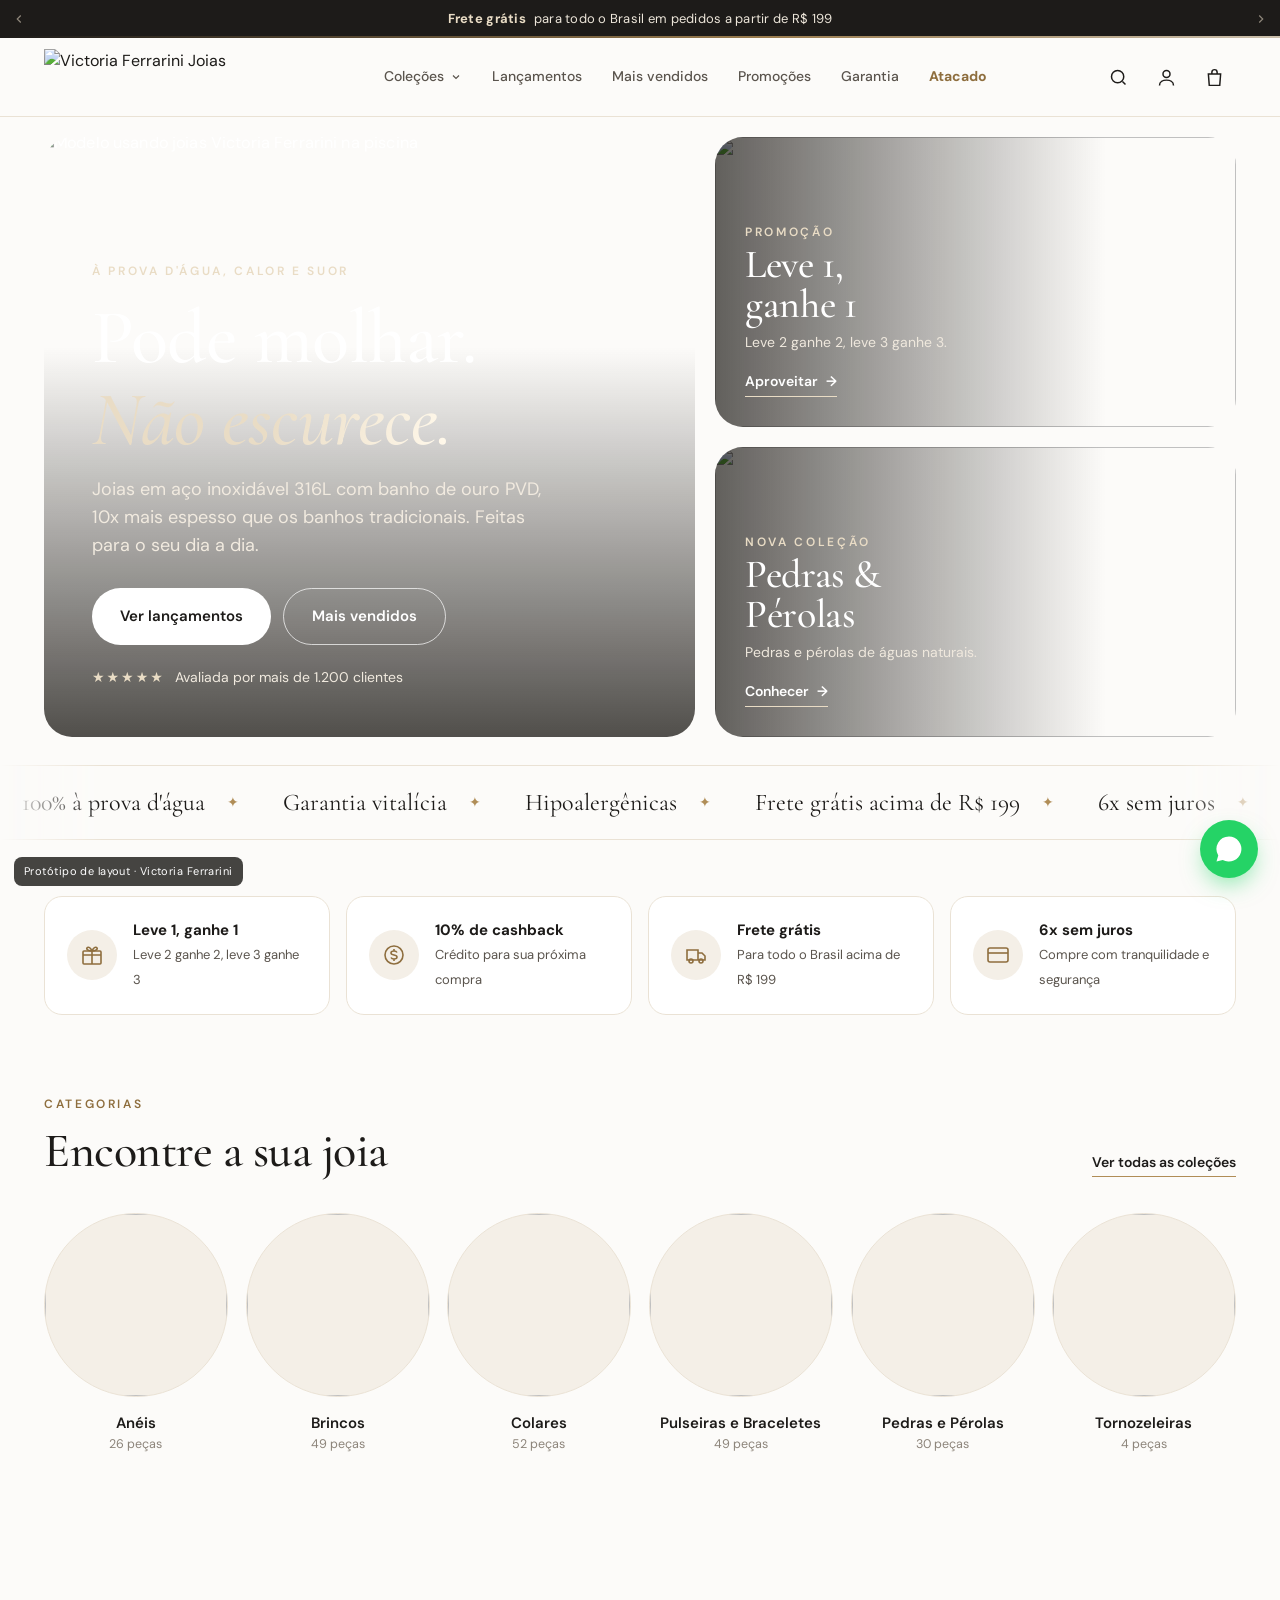
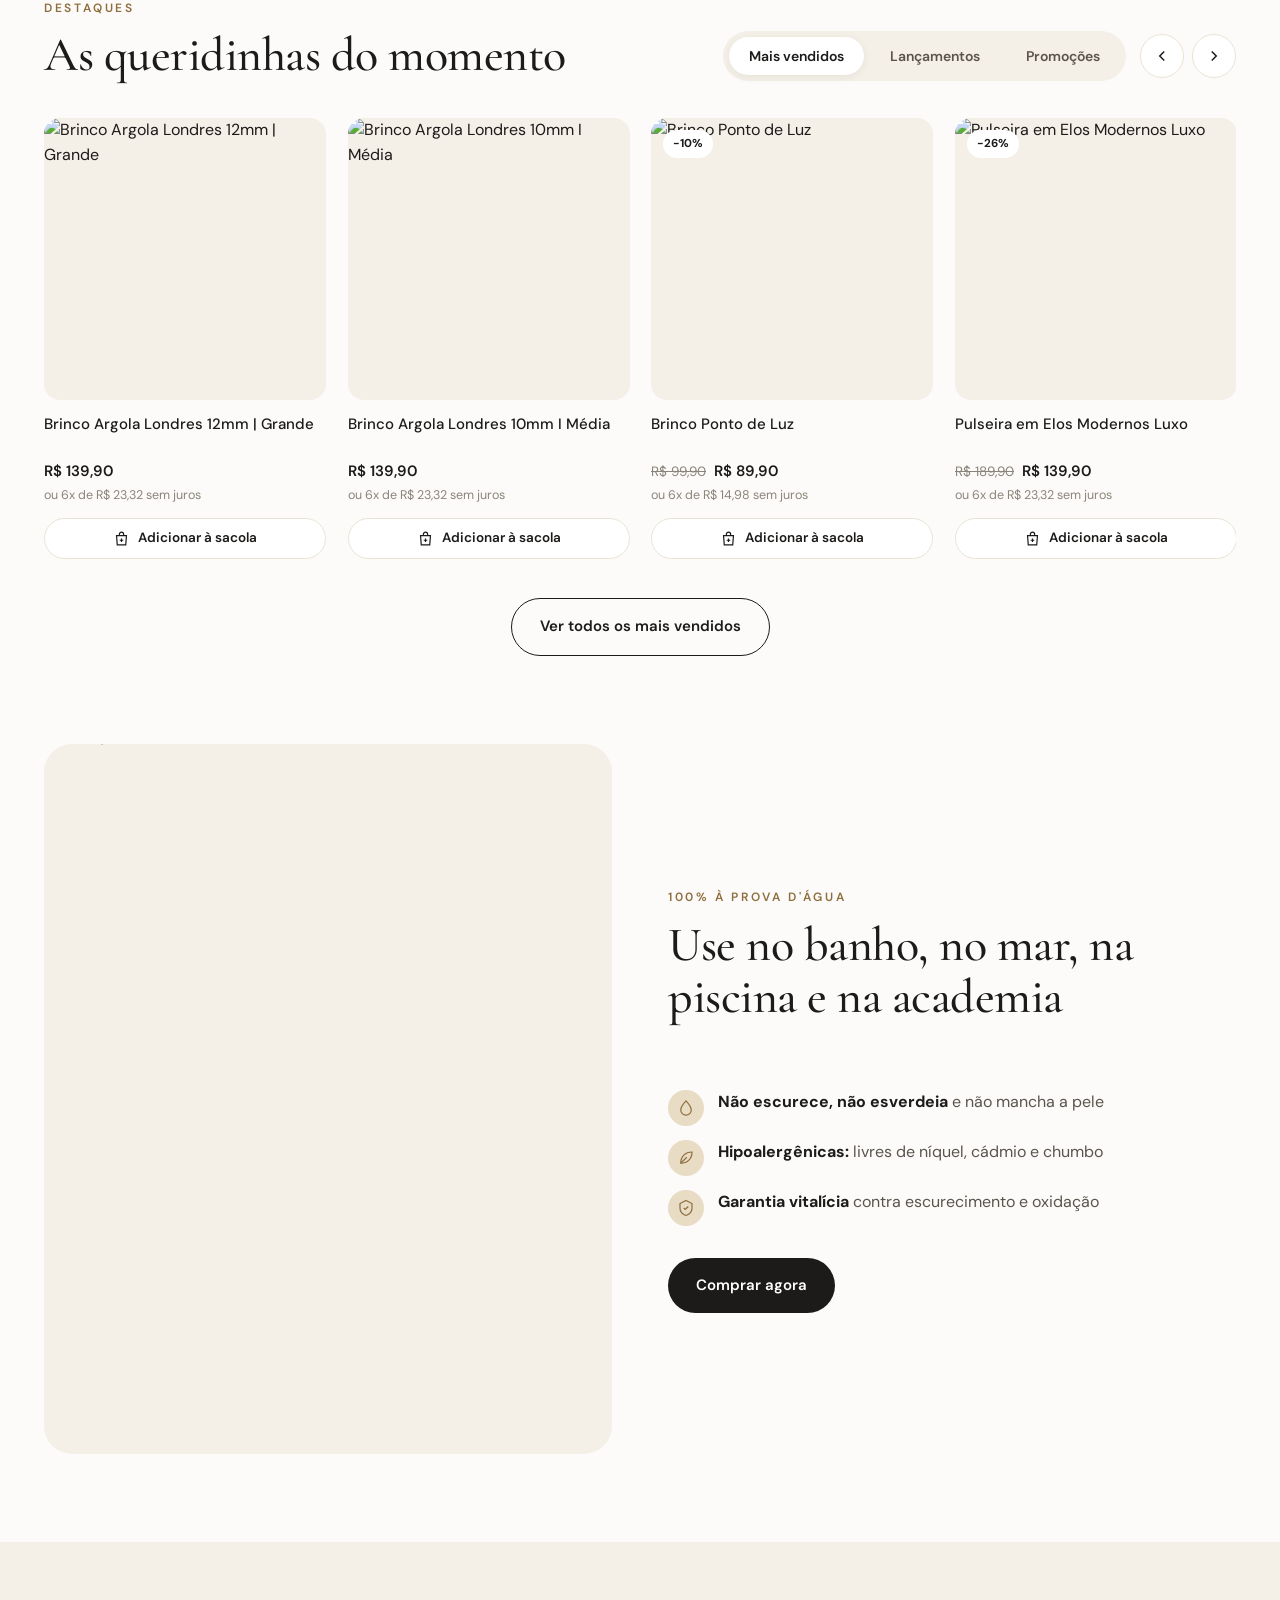
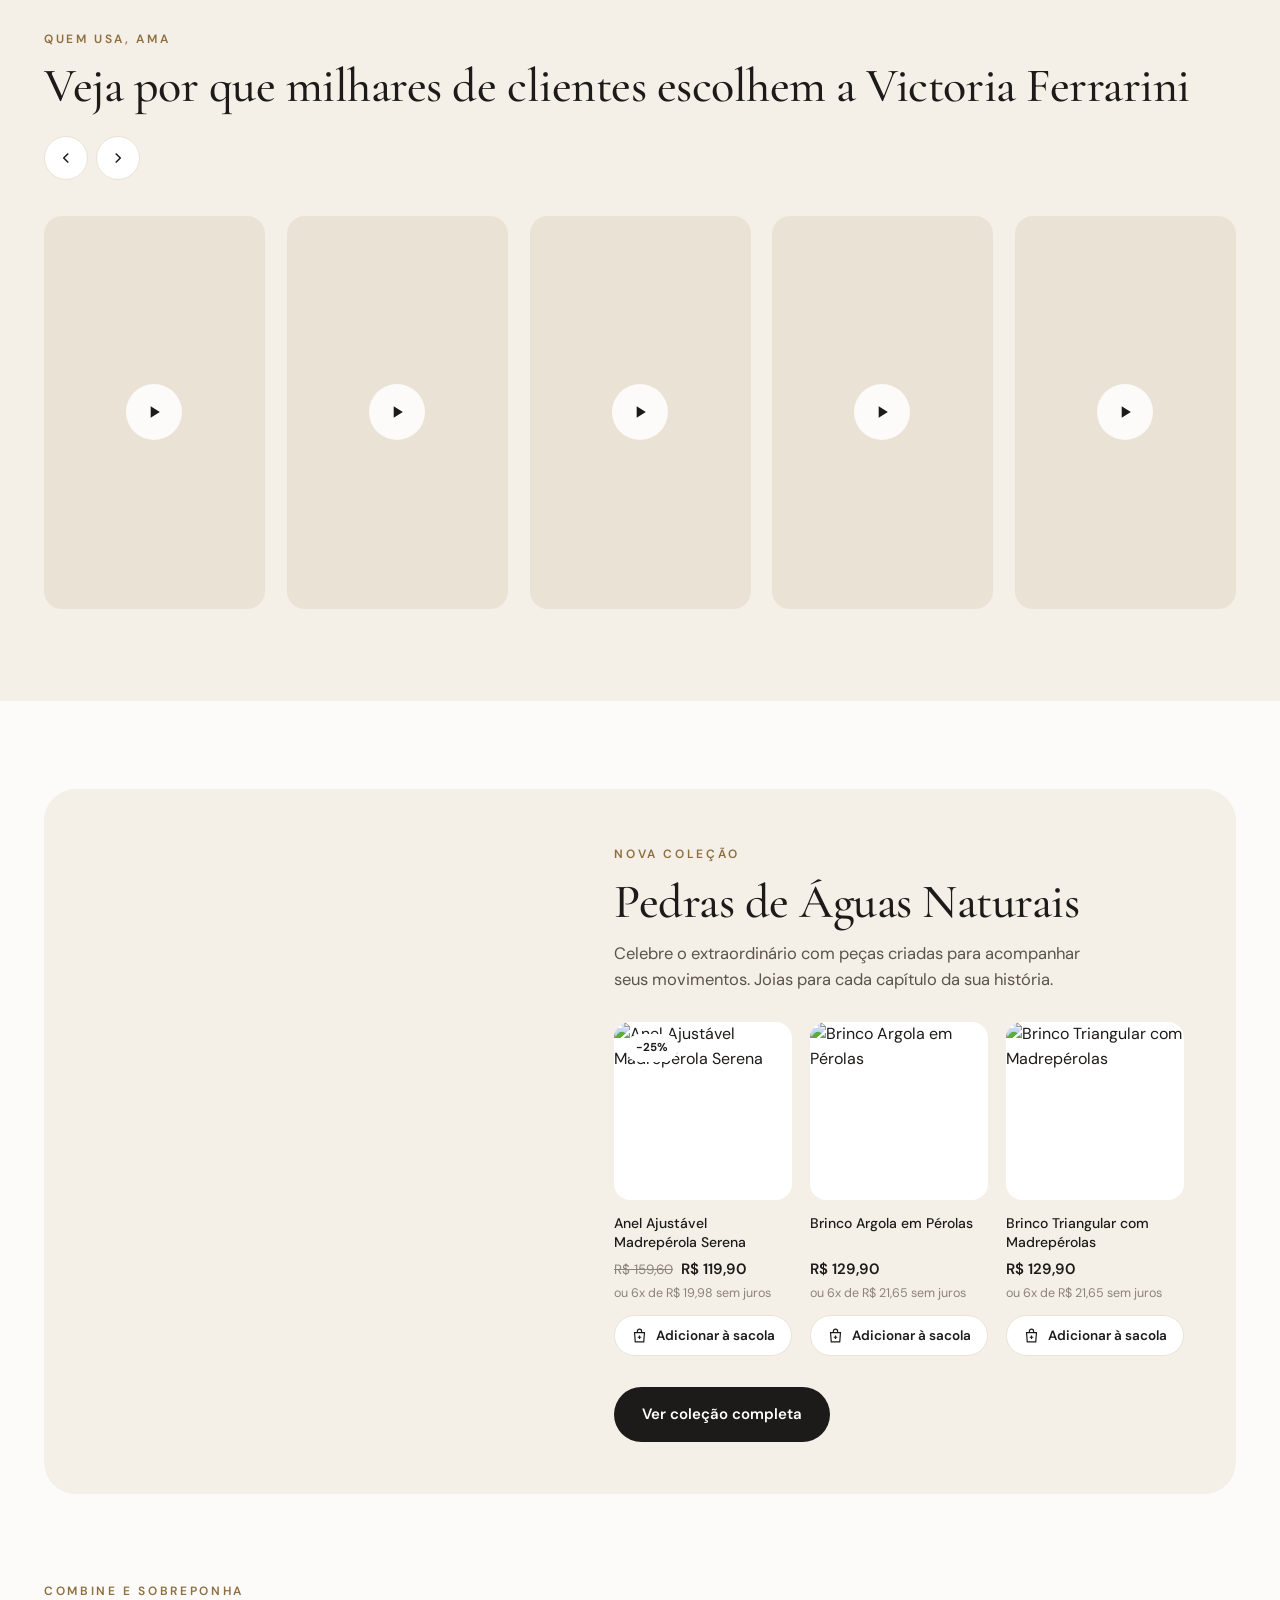
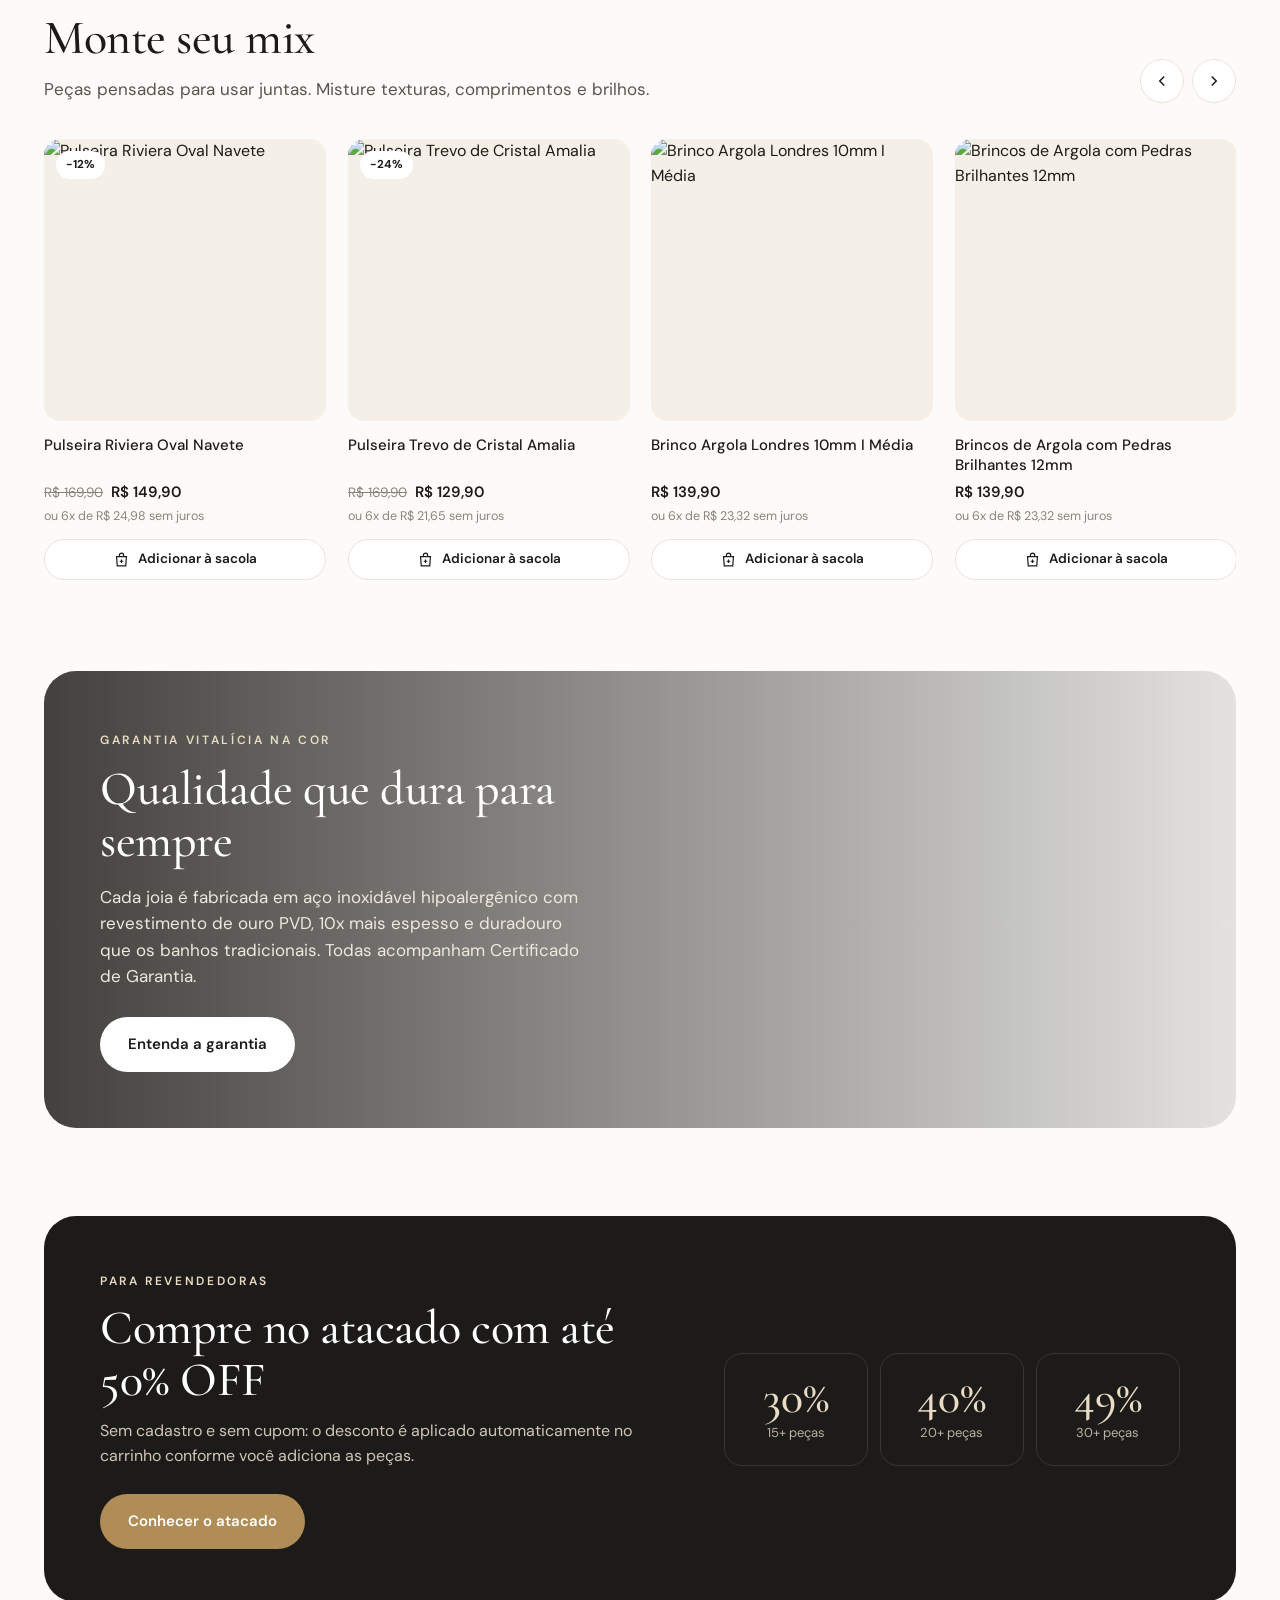
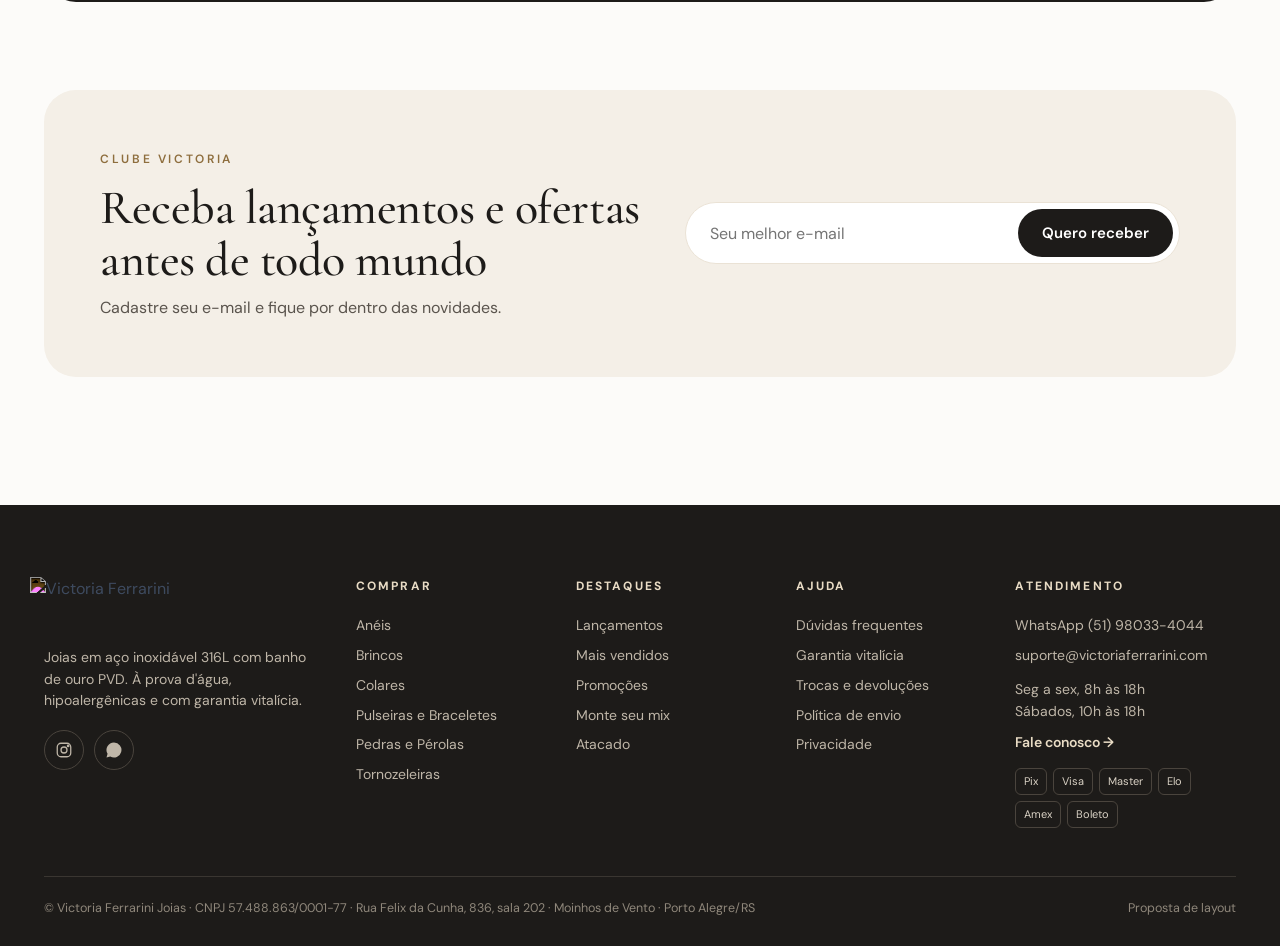
==== index.html @ db5b17ce "Protótipo de layout para e-commerce de joias Páginas estáticas (HTML/CSS/JS) para apresentação ao cl" ====
<!DOCTYPE html>
<html lang="pt-BR">
<head>
<meta charset="UTF-8">
<meta name="viewport" content="width=device-width, initial-scale=1.0">
<title>Victoria Ferrarini Joias — Joias à prova d'água com garantia vitalícia</title>
<link rel="preconnect" href="https://fonts.googleapis.com"><link rel="preconnect" href="https://fonts.gstatic.com" crossorigin>
<link href="https://fonts.googleapis.com/css2?family=Cormorant+Garamond:ital,wght@0,500;0,600;1,500&family=DM+Sans:opsz,wght@9..40,400;9..40,500;9..40,600;9..40,700&display=swap" rel="stylesheet">
<link rel="stylesheet" href="assets/style.css">
<style>
  .hero{display:grid;grid-template-columns:1.25fr 1fr;gap:20px;padding-top:20px;overflow-x:clip;overflow-y:visible}
  .hero-main{position:relative;border-radius:28px;overflow:hidden;min-height:600px;color:#fff;display:flex;align-items:flex-end}
  .hero-main img{position:absolute;inset:0;width:100%;height:100%;object-fit:cover}
  .hero-main::before{content:"";position:absolute;inset:0;background:linear-gradient(180deg,rgba(0,0,0,0) 35%,rgba(15,12,8,.72));z-index:1}
  .hero-main .txt{position:relative;z-index:2;padding:48px}
  .hero-main h1{font-size:clamp(46px,6vw,82px);margin:14px 0 14px}
  .hero-main h1 em{color:var(--gold-soft)}
  .hero-main p{font-size:18px;color:#F1EADF;max-width:460px;margin-bottom:28px}
  .hero-main .eyebrow{color:var(--gold-soft)}
  .hero-side{display:grid;grid-template-rows:1fr 1fr;gap:20px}
  .hcard{position:relative;border-radius:28px;overflow:hidden;display:flex;align-items:flex-end;padding:30px;min-height:290px}
  .hcard img{position:absolute;inset:0;width:100%;height:100%;object-fit:cover;transition:transform .8s}
  .hcard:hover img{transform:scale(1.04)}
  .hcard::before{content:"";position:absolute;inset:0;background:linear-gradient(90deg,rgba(15,12,8,.65),rgba(15,12,8,0) 75%);z-index:1}
  .hcard .t{position:relative;z-index:2;color:#fff}
  .hcard h3{font-size:40px;line-height:1}
  .hcard p{color:#EFE8DD;font-size:14px;margin:8px 0 16px;max-width:240px}
  .hcard .link-arrow{border-color:var(--gold-soft)}
  .rating{display:flex;align-items:center;gap:10px;margin-top:22px;font-size:14px;color:#F1EADF}
  .rating .st{color:var(--gold-soft);letter-spacing:2px}

  .offers{display:grid;grid-template-columns:repeat(4,1fr);gap:16px}
  .offer{background:#fff;border:1px solid var(--sand-2);border-radius:var(--radius);padding:22px;display:flex;gap:16px;align-items:center}
  .offer .ic{flex:none;width:50px;height:50px;border-radius:50%;background:var(--sand);display:flex;align-items:center;justify-content:center;color:var(--gold-dark)}
  .offer .ic svg{width:24px;height:24px}
  .offer b{display:block;font-size:15px;text-transform:none}
  .offer span{font-size:13px;color:var(--ink-2)}

  .split{display:grid;grid-template-columns:1fr 1fr;gap:56px;align-items:center}
  .split .ph{border-radius:28px;overflow:hidden;aspect-ratio:4/5;background:var(--sand)}
  .split .ph img{width:100%;height:100%;object-fit:cover}
  .checks{list-style:none;display:grid;gap:14px;margin:26px 0 32px}
  .checks li{display:flex;gap:14px;align-items:flex-start;font-size:16px;color:var(--ink-2)}
  .checks li b{color:var(--ink)}
  .checks .ic{flex:none;width:36px;height:36px;border-radius:50%;background:var(--gold-soft);color:var(--gold-dark);display:flex;align-items:center;justify-content:center}
  .checks .ic svg{width:18px;height:18px}

  .videos{grid-auto-columns:calc((100% - 88px)/5)}
  .vid{position:relative;aspect-ratio:9/16;border-radius:18px;overflow:hidden;background:var(--sand-2)}
  .vid video{width:100%;height:100%;object-fit:cover}
  .vid .play{position:absolute;inset:0;display:flex;align-items:center;justify-content:center;pointer-events:none;transition:.3s}
  .vid .play span{width:56px;height:56px;border-radius:50%;background:rgba(255,255,255,.85);display:flex;align-items:center;justify-content:center}
  .vid.playing .play{opacity:0}

  .feature > *,.split > *,.wholesale > *,.hero > *{min-width:0}
  .feature{display:grid;grid-template-columns:1fr 1.3fr;border-radius:32px;overflow:hidden;background:var(--sand)}
  .feature > .ph{position:relative;min-height:560px}
  .feature > .ph img{position:absolute;inset:0;width:100%;height:100%;object-fit:cover}
  .feature .txt{padding:52px}
  .feature .grid{grid-template-columns:repeat(3,1fr);gap:18px;margin-top:30px}
  .feature .card h4{font-size:14px}
  .feature .card .ph{background:#fff}

  .guarantee{position:relative;border-radius:32px;overflow:hidden;color:#fff;min-height:440px;display:flex;align-items:center}
  .guarantee > img{position:absolute;inset:0;width:100%;height:100%;object-fit:cover}
  .guarantee::before{content:"";position:absolute;inset:0;background:linear-gradient(90deg,rgba(15,12,8,.78),rgba(15,12,8,.1));z-index:1}
  .guarantee .txt{position:relative;z-index:2;padding:56px;max-width:600px}
  .guarantee h2{color:#fff;margin:12px 0 16px}
  .guarantee p{color:#EFE8DD;font-size:17px;margin-bottom:28px}
  .guarantee .eyebrow{color:var(--gold-soft)}

  .wholesale{display:grid;grid-template-columns:1.3fr 1fr;gap:32px;align-items:center;background:var(--ink);color:#fff;border-radius:32px;padding:52px 56px}
  .wholesale h2{color:#fff;margin:10px 0 12px}
  .wholesale p{color:#CFC6B8}
  .wtiers{display:grid;grid-template-columns:repeat(3,1fr);gap:12px}
  .wtiers div{border:1px solid #3a3631;border-radius:18px;padding:20px 14px;text-align:center}
  .wtiers b{display:block;font-family:var(--serif);font-size:46px;font-weight:500;line-height:1;color:var(--gold-soft)}
  .wtiers span{font-size:13px;color:#B9B0A3}

  @media (max-width:1100px){
    .hero{grid-template-columns:1fr}
    .hero-main{min-height:520px}
    .hero-side{grid-template-columns:1fr 1fr;grid-template-rows:none}
    .offers{grid-template-columns:1fr 1fr}
    .split,.feature,.wholesale{grid-template-columns:1fr}
    .feature > .ph{min-height:0;aspect-ratio:4/3}
    .feature > .ph img{object-position:center 18%}
    .videos{grid-auto-columns:calc((100% - 44px)/3)}
  }
  @media (max-width:680px){
    .hero{padding-top:12px;gap:12px}
    .hero-main{min-height:500px;border-radius:22px}
    .hero-main .txt{padding:28px 22px}
    .hero-side{grid-template-columns:1fr;gap:12px}
    .hcard{min-height:200px;border-radius:22px;padding:22px}
    .hcard h3{font-size:32px}
    .offers{grid-template-columns:1fr;gap:10px}
    .offer{padding:16px}
    .split{gap:32px}
    .feature .txt{padding:30px 20px}
    .feature > .ph{aspect-ratio:4/5}
    .feature .grid{grid-template-columns:1fr 1fr}
    .feature .grid .card:nth-child(3){display:none}
    .guarantee .txt{padding:32px 24px}
    .wholesale{padding:32px 22px}
    .wtiers b{font-size:36px}
    .videos{grid-auto-columns:46%}
  }

  /* ---------- Entrada do banner principal ---------- */
  .hero-main > img{animation:kenburns 14s cubic-bezier(.2,.6,.2,1) both}
  @keyframes kenburns{from{transform:scale(1.15)}to{transform:scale(1.02)}}
  .hero-main .txt > *{animation:heroUp 1s cubic-bezier(.2,.7,.2,1) both}
  .hero-main .txt > :nth-child(1){animation-delay:.2s}
  .hero-main .txt > :nth-child(2){animation-delay:.32s}
  .hero-main .txt > :nth-child(3){animation-delay:.48s}
  .hero-main .txt > :nth-child(4){animation-delay:.6s}
  .hero-main .txt > :nth-child(5){animation-delay:.72s}
  @keyframes heroUp{from{opacity:0;transform:translateY(26px)}to{opacity:1;transform:none}}
  .hcard{animation:heroSide 1.1s cubic-bezier(.2,.7,.2,1) both}
  .hcard:nth-child(1){animation-delay:.45s}
  .hcard:nth-child(2){animation-delay:.6s}
  @keyframes heroSide{from{opacity:0;transform:translateX(40px)}to{opacity:1;transform:none}}
  /* "Não escurece." com brilho dourado passando */
  .hero-main h1 em{background:linear-gradient(100deg,var(--gold-soft) 20%,#fff8ea 40%,#d6b47a 55%,var(--gold-soft) 75%);background-size:250% 100%;-webkit-background-clip:text;background-clip:text;color:transparent;animation:goldShine 5s ease-in-out 1.4s infinite}
  @keyframes goldShine{0%{background-position:100% 0}60%,100%{background-position:0 0}}
  /* setas e ícones ganham vida no hover */
  .offer{transition:transform .35s cubic-bezier(.2,.7,.2,1),box-shadow .35s,border-color .35s}
  .offer:hover{transform:translateY(-4px);box-shadow:var(--shadow);border-color:var(--gold-soft)}
  .offer .ic{transition:transform .5s cubic-bezier(.3,.7,.2,1.3),background .3s}
  .offer:hover .ic{transform:rotate(-8deg) scale(1.08);background:var(--gold-soft)}
  .cat .ph{transition:transform .45s cubic-bezier(.2,.7,.2,1),box-shadow .45s}
  .cat:hover .ph{transform:translateY(-6px);box-shadow:0 18px 30px -18px rgba(48,36,20,.45)}
  .hcard .link-arrow::after{content:"→";display:inline-block;transition:transform .3s}
  .hcard:hover .link-arrow::after{transform:translateX(5px)}
  .wtiers div{transition:transform .35s,border-color .35s,background .35s}
  .wtiers div:hover{transform:translateY(-4px);border-color:var(--gold);background:rgba(176,141,87,.08)}
  @media (prefers-reduced-motion:reduce){
    .hero-main > img,.hero-main .txt > *,.hcard,.hero-main h1 em{animation:none!important}
    .hero-main h1 em{color:var(--gold-soft);background:none}
  }
</style>
</head>
<body data-page="home">
<div id="site-header"></div>

<!-- HERO -->
<section class="wrap hero">
  <div class="hero-main">
    <img src="https://victoriaferrarini.com/cdn/shop/files/ChatGPT_Image_Sep_28_2026_10_12_39_AM.png?width=1400" alt="Modelo usando joias Victoria Ferrarini na piscina">
    <div class="txt">
      <span class="eyebrow">À prova d'água, calor e suor</span>
      <h1>Pode molhar.<br><em>Não escurece.</em></h1>
      <p>Joias em aço inoxidável 316L com banho de ouro PVD, 10x mais espesso que os banhos tradicionais. Feitas para o seu dia a dia.</p>
      <div style="display:flex;gap:12px;flex-wrap:wrap">
        <a class="btn btn-light" href="colecao.html?c=lancamentos">Ver lançamentos</a>
        <a class="btn" style="border:1.5px solid rgba(255,255,255,.7);color:#fff" href="colecao.html?c=mais-vendidos">Mais vendidos</a>
      </div>
      <div class="rating"><span class="st">★★★★★</span> Avaliada por mais de 1.200 clientes</div>
    </div>
  </div>
  <div class="hero-side">
    <a class="hcard" href="colecao.html?c=em-promocao">
      <img src="https://victoriaferrarini.com/cdn/shop/files/ChatGPT_Image_Aug_10_2026_02_38_40_PM_Easy-Resize.com.jpg?width=900" alt="">
      <div class="t"><span class="eyebrow" style="color:var(--gold-soft)">Promoção</span><h3>Leve 1,<br>ganhe 1</h3><p>Leve 2 ganhe 2, leve 3 ganhe 3.</p><span class="link-arrow">Aproveitar</span></div>
    </a>
    <a class="hcard" href="colecao.html?c=joias-pedras-naturais">
      <img src="https://victoriaferrarini.com/cdn/shop/files/0CB354CB-CC36-426B-A939-C7DBC57B40D1.png?width=900" alt="">
      <div class="t"><span class="eyebrow" style="color:var(--gold-soft)">Nova coleção</span><h3>Pedras &amp;<br>Pérolas</h3><p>Pedras e pérolas de águas naturais.</p><span class="link-arrow">Conhecer</span></div>
    </a>
  </div>
</section>

<!-- TICKER -->
<div class="ticker" aria-hidden="true"><div class="ticker-track" id="ticker"></div></div>

<!-- OFFERS -->
<section class="wrap section tight">
  <div class="offers" id="offers"></div>
</section>

<!-- CATEGORIES -->
<section class="wrap section tight" style="padding-top:24px">
  <div class="row-head"><div class="section-head"><span class="eyebrow">Categorias</span><h2>Encontre a sua joia</h2></div><a class="link-arrow" href="colecoes.html">Ver todas as coleções</a></div>
  <div class="cats" id="cats"></div>
</section>

<!-- TABBED PRODUCTS -->
<section class="wrap section">
  <div class="row-head">
    <div class="section-head"><span class="eyebrow">Destaques</span><h2>As queridinhas do momento</h2></div>
    <div style="display:flex;gap:14px;align-items:center;flex-wrap:wrap">
      <div class="tabs" id="homeTabs">
        <button class="tab active" data-c="mais-vendidos">Mais vendidos</button>
        <button class="tab" data-c="lancamentos">Lançamentos</button>
        <button class="tab" data-c="em-promocao">Promoções</button>
      </div>
      <div class="rail-nav"><button data-rail="r1" data-dir="-1" aria-label="Anterior"></button><button data-rail="r1" data-dir="1" aria-label="Próximo"></button></div>
    </div>
  </div>
  <div id="r1wrap"></div>
  <div style="text-align:center;margin-top:36px"><a class="btn btn-line" id="tabMore" href="colecao.html?c=mais-vendidos">Ver todos os mais vendidos</a></div>
</section>

<!-- WATERPROOF SPLIT -->
<section class="wrap section" style="padding-top:0">
  <div class="split">
    <div class="ph"><img loading="lazy" src="https://victoriaferrarini.com/cdn/shop/files/DA92384A-B602-41B2-9579-E94312F04A59.jpg?width=1000" alt="Joias na praia"></div>
    <div>
      <span class="eyebrow">100% à prova d'água</span>
      <h2 style="margin:12px 0 14px">Use no banho, no mar, na piscina e na academia</h2>
      <p style="color:var(--ink-2);font-size:17px">Joias pensadas para acompanhar a sua rotina — sem precisar tirar.</p>
      <ul class="checks" id="checks"></ul>
      <a class="btn btn-dark" href="colecoes.html">Comprar agora</a>
    </div>
  </div>
</section>

<!-- VIDEOS -->
<section class="section" style="background:var(--sand)">
  <div class="wrap">
    <div class="row-head">
      <div class="section-head"><span class="eyebrow">Quem usa, ama</span><h2>Veja por que milhares de clientes escolhem a Victoria Ferrarini</h2></div>
      <div class="rail-nav"><button data-rail="vids" data-dir="-1" aria-label="Anterior"></button><button data-rail="vids" data-dir="1" aria-label="Próximo"></button></div>
    </div>
    <div class="rail videos" id="vids"></div>
  </div>
</section>

<!-- FEATURE: PEDRAS -->
<section class="wrap section">
  <div class="feature">
    <div class="ph"><img loading="lazy" src="https://victoriaferrarini.com/cdn/shop/files/B5B8AA89-69AC-4BE1-818D-99C64E907E12.png?width=1000" alt=""></div>
    <div class="txt">
      <span class="eyebrow">Nova coleção</span>
      <h2 style="margin:12px 0 12px">Pedras de Águas Naturais</h2>
      <p style="color:var(--ink-2);font-size:16.5px;max-width:480px">Celebre o extraordinário com peças criadas para acompanhar seus movimentos. Joias para cada capítulo da sua história.</p>
      <div class="grid" id="pearls"></div>
      <a class="btn btn-dark" style="margin-top:30px" href="colecao.html?c=joias-pedras-naturais">Ver coleção completa</a>
    </div>
  </div>
</section>

<!-- MIX -->
<section class="wrap section" style="padding-top:0">
  <div class="row-head">
    <div class="section-head"><span class="eyebrow">Combine e sobreponha</span><h2>Monte seu mix</h2><p>Peças pensadas para usar juntas. Misture texturas, comprimentos e brilhos.</p></div>
    <div class="rail-nav"><button data-rail="r2" data-dir="-1" aria-label="Anterior"></button><button data-rail="r2" data-dir="1" aria-label="Próximo"></button></div>
  </div>
  <div id="r2wrap"></div>
</section>

<!-- GUARANTEE -->
<section class="wrap section" style="padding-top:0">
  <div class="guarantee">
    <img loading="lazy" src="https://victoriaferrarini.com/cdn/shop/files/ChatGPT_Image_Jul_13_2026_09_20_19_PM_68be5128-c80e-4c85-89fa-b932b83ea984.png?width=1600" alt="">
    <div class="txt">
      <span class="eyebrow">Garantia vitalícia na cor</span>
      <h2>Qualidade que dura para sempre</h2>
      <p>Cada joia é fabricada em aço inoxidável hipoalergênico com revestimento de ouro PVD, 10x mais espesso e duradouro que os banhos tradicionais. Todas acompanham Certificado de Garantia.</p>
      <a class="btn btn-light" href="garantia.html">Entenda a garantia</a>
    </div>
  </div>
</section>

<!-- WHOLESALE CTA -->
<section class="wrap section" style="padding-top:0">
  <div class="wholesale">
    <div>
      <span class="eyebrow" style="color:var(--gold-soft)">Para revendedoras</span>
      <h2>Compre no atacado com até 50% OFF</h2>
      <p>Sem cadastro e sem cupom: o desconto é aplicado automaticamente no carrinho conforme você adiciona as peças.</p>
      <a class="btn btn-gold" style="margin-top:26px" href="atacado.html">Conhecer o atacado</a>
    </div>
    <div class="wtiers"><div><b>30%</b><span>15+ peças</span></div><div><b>40%</b><span>20+ peças</span></div><div><b>50%</b><span>30+ peças</span></div></div>
  </div>
</section>

<!-- NEWSLETTER -->
<section class="wrap section" style="padding-top:0">
  <div class="newsletter">
    <div><span class="eyebrow">Clube Victoria</span><h2 style="margin:12px 0 10px">Receba lançamentos e ofertas antes de todo mundo</h2><p style="color:var(--ink-2)">Cadastre seu e-mail e fique por dentro das novidades.</p></div>
    <form class="nl-form" onsubmit="event.preventDefault();VF.toast('✓ Obrigada! Você receberá nossas novidades.');this.reset()"><input type="email" required placeholder="Seu melhor e-mail"><button class="btn btn-dark">Quero receber</button></form>
  </div>
</section>

<div id="site-footer"></div>

<script src="assets/data.js"></script>
<script src="assets/app.js"></script>
<script>
document.addEventListener("DOMContentLoaded", () => {
  const { I, COLS, col, img, url, railHTML, bindRail, cardHTML, qs, qsa } = VF;
  qsa(".rail-nav button").forEach(b => b.innerHTML = b.dataset.dir === "1" ? I.right : I.left);

  qs("#offers").innerHTML = [
    [I.gift, "Leve 1, ganhe 1", "Leve 2 ganhe 2, leve 3 ganhe 3"],
    [I.coin, "10% de cashback", "Crédito para sua próxima compra"],
    [I.truck, "Frete grátis", "Para todo o Brasil acima de R$ 199"],
    [I.card, "6x sem juros", "Compre com tranquilidade e segurança"]
  ].map(o => `<div class="offer"><div class="ic">${o[0]}</div><div><b>${o[1]}</b><span>${o[2]}</span></div></div>`).join("");

  qs("#cats").innerHTML = Object.entries(COLS).filter(([, c]) => c.cat).map(([h, c]) =>
    `<a class="cat" href="${url.c(h)}"><div class="ph"><img loading="lazy" src="${img(c.ic, 400)}" alt=""></div><b>${c.n}</b><small>${col(h).length} peças</small></a>`).join("");

  const r1 = c => { qs("#r1wrap").innerHTML = railHTML("r1", col(c).filter(p => p.a).slice(0, 12)); };
  r1("mais-vendidos"); bindRail("r1");
  qsa("#homeTabs .tab").forEach(t => t.addEventListener("click", () => {
    qsa("#homeTabs .tab").forEach(x => x.classList.remove("active")); t.classList.add("active");
    r1(t.dataset.c); qs("#tabMore").href = url.c(t.dataset.c); qs("#tabMore").textContent = "Ver todos: " + COLS[t.dataset.c].n.toLowerCase();
  }));

  qs("#checks").innerHTML = [
    [I.drop, "<b>Não escurece, não esverdeia</b> e não mancha a pele"],
    [I.leaf, "<b>Hipoalergênicas:</b> livres de níquel, cádmio e chumbo"],
    [I.shield, "<b>Garantia vitalícia</b> contra escurecimento e oxidação"]
  ].map(c => `<li><span class="ic">${c[0]}</span><span>${c[1]}</span></li>`).join("");

  const vids = ["9664db6133ed4f5a97232e1cfadc15bf","20f3c3106c7849389dccd250a8b74099","e683e4be0de74d999f9c232428ec4f3b","e02f5a2c1f044142b48111c4b52327e6","927eb4d2b64547a59201e53386e69a36","d4464971cbb44684bc0cd31ef9b47c5a","d0f3ce82a047462d8aa138994dc98597","d696f1f719664699a7f3d9f01ece9e38","f05a623d876745a6b94fd061706e71b3","10860121f755435c9c0077d3cff66fea"];
  qs("#vids").innerHTML = vids.map(v => `<div class="vid"><video muted loop playsinline preload="metadata" src="https://cdn.shopify.com/videos/c/o/v/${v}.mp4#t=0.5"></video><div class="play"><span><svg width="20" height="20" viewBox="0 0 24 24" fill="currentColor"><path d="M8 5v14l11-7z"/></svg></span></div></div>`).join("");
  qsa(".vid").forEach(v => {
    const el = v.querySelector("video");
    v.addEventListener("mouseenter", () => { el.play(); v.classList.add("playing"); });
    v.addEventListener("mouseleave", () => { el.pause(); v.classList.remove("playing"); });
    v.addEventListener("click", () => { el.paused ? (el.play(), v.classList.add("playing")) : (el.pause(), v.classList.remove("playing")); });
  });
  bindRail("vids");

  qs("#pearls").innerHTML = col("joias-pedras-naturais").filter(p => p.a).slice(0, 3).map(cardHTML).join("");
  qs("#r2wrap").innerHTML = railHTML("r2", col("monte-se-mix").filter(p => p.a).slice(0, 12)); bindRail("r2");

  /* ---------- Movimento ---------- */
  const { reveal, countUp, parallax } = VF.motion;
  const items = ["100% à prova d'água", "Garantia vitalícia", "Hipoalergênicas", "Frete grátis acima de R$ 199", "6x sem juros", "10% de cashback", "Leve 1, ganhe 1"];
  qs("#ticker").innerHTML = [...items, ...items].map(t => `<span>${t}<i>✦</i></span>`).join("");

  const cardsIn = sel => qsa(sel).forEach((c, i) => reveal(c, { delay: (i % 4) * 90 }));
  reveal(".row-head, section > .section-head");
  reveal("#offers .offer", { stagger: 90 });
  reveal("#cats .cat", { type: "zoom", stagger: 70 });
  cardsIn("#r1 .card");
  qsa("#homeTabs .tab").forEach(t => t.addEventListener("click", () => cardsIn("#r1 .card")));
  reveal(".split .ph", { type: "photo" });
  reveal(".split > div:last-child > :not(.checks)", { stagger: 90, delay: 150 });
  reveal("#checks li", { type: "left", stagger: 110, delay: 300 });
  reveal("#vids .vid", { stagger: 80 });
  reveal(".feature > .ph", { type: "photo" });
  reveal(".feature .txt > :not(.grid)", { stagger: 90, delay: 150 });
  cardsIn("#pearls .card");
  cardsIn("#r2 .card");
  reveal(".guarantee .txt > *", { stagger: 110, delay: 120 });
  reveal(".wholesale > div:first-child > *", { stagger: 90 });
  reveal(".wtiers > div", { stagger: 130, delay: 200, onIn: el => countUp(el.querySelector("b")) });
  reveal(".newsletter > *", { stagger: 120 });
  parallax([qs(".split .ph"), qs(".feature > .ph"), qs(".guarantee")], 36);
  qsa(".hero-main .btn-light, .wholesale .btn-gold, .feature .btn-dark, .split .btn-dark").forEach(b => b.classList.add("shine"));
});
</script>
</body>
</html>
---- assets/style.css ----
/* =========================================================
   Victoria Ferrarini — tema compartilhado (proposta de layout)
   ========================================================= */
:root{
  --ivory:#FCFBF9; --sand:#F4EFE7; --sand-2:#EAE2D5;
  --ink:#1D1B19; --ink-2:#5A544D; --muted:#8C847A;
  --gold:#B08D57; --gold-dark:#8E6E3E; --gold-soft:#E9DCC5;
  --green:#1F8A5B; --red:#B4483B; --wa:#25D366;
  --radius:18px; --shadow:0 10px 30px -12px rgba(48,36,20,.18);
  --serif:"Cormorant Garamond", Georgia, serif;
  --sans:"DM Sans", system-ui, sans-serif;
}
*{box-sizing:border-box;margin:0;padding:0}
html{scroll-behavior:smooth}
body{font-family:var(--sans);background:var(--ivory);color:var(--ink);line-height:1.55;-webkit-font-smoothing:antialiased;overflow-x:clip}
body.lock{overflow:hidden}
img{max-width:100%;display:block}
a{color:inherit;text-decoration:none}
button,input,select,textarea{font-family:inherit;font-size:inherit;color:inherit}
button{cursor:pointer;border:0;background:none}
.wrap{max-width:1240px;margin:0 auto;padding:0 24px}
.eyebrow{font-size:12px;letter-spacing:.22em;text-transform:uppercase;color:var(--gold-dark);font-weight:600}
h1,h2,h3{font-family:var(--serif);font-weight:500;line-height:1.08;letter-spacing:-.01em}
h2{font-size:clamp(32px,4vw,48px)}
.section{padding-top:88px;padding-bottom:88px}
.section.tight{padding-top:56px;padding-bottom:56px}
.section-head{display:flex;flex-direction:column;gap:12px;margin-bottom:44px;max-width:640px}
.section-head p{color:var(--ink-2);font-size:17px}
.center{text-align:center;margin-left:auto;margin-right:auto;align-items:center}
.row-head{display:flex;justify-content:space-between;align-items:flex-end;gap:24px;flex-wrap:wrap;margin-bottom:36px}
.row-head .section-head{margin:0}
.row-head > *{max-width:100%;min-width:0}
.grid > *{min-width:0}
.link-arrow{font-weight:600;font-size:14px;display:inline-flex;gap:8px;align-items:center;border-bottom:1.5px solid var(--gold);padding-bottom:3px}
.muted{color:var(--muted)}

/* Buttons */
.btn{display:inline-flex;align-items:center;justify-content:center;gap:10px;padding:16px 28px;border-radius:999px;font-weight:600;font-size:15px;transition:.25s ease;white-space:nowrap}
.btn svg{width:18px;height:18px}
.btn-dark{background:var(--ink);color:#fff}
.btn-dark:hover{background:#000;transform:translateY(-1px)}
.btn-gold{background:var(--gold);color:#fff}
.btn-gold:hover{background:var(--gold-dark)}
.btn-line{border:1.5px solid var(--ink);color:var(--ink)}
.btn-line:hover{background:var(--ink);color:#fff}
.btn-light{background:#fff;color:var(--ink)}
.btn-light:hover{background:var(--sand)}
.btn-wa{background:var(--wa);color:#0b3d22}
.btn-wa:hover{filter:brightness(.95)}
.btn-block{width:100%}
.btn[disabled]{opacity:.45;pointer-events:none}

/* Top bar */
.topbar{background:var(--ink);color:#EDE6DA;font-size:13px;height:38px;overflow:hidden;position:relative;display:flex;align-items:center}
.topbar-track{position:relative;flex:1;height:100%}
.topbar-msg{position:absolute;inset:0;display:flex;align-items:center;justify-content:center;gap:8px;padding:0 8px;text-align:center;letter-spacing:.02em;white-space:nowrap;
  opacity:0;transform:translateY(14px);filter:blur(4px);pointer-events:none;
  transition:opacity .5s ease,transform .75s cubic-bezier(.16,.84,.24,1),filter .5s ease}
.topbar-msg.on{opacity:1;transform:none;filter:none;pointer-events:auto;transition-delay:.22s}
.topbar-msg.out{opacity:0;transform:translateY(-14px);filter:blur(4px);transition-duration:.45s,.55s,.45s;transition-timing-function:ease-in}
.topbar b{color:var(--gold-soft)}
.topbar-msg.on b{animation:tbGlow 1.6s ease .5s both}
@keyframes tbGlow{0%{text-shadow:0 0 0 rgba(233,220,197,0)}40%{text-shadow:0 0 14px rgba(233,220,197,.55)}100%{text-shadow:0 0 0 rgba(233,220,197,0)}}
.tb-nav{flex:none;width:38px;height:38px;display:flex;align-items:center;justify-content:center;color:#8F877B;transition:color .2s,transform .2s}
.tb-nav:hover{color:#fff}
.tb-nav.prev:hover{transform:translateX(-2px)}
.tb-nav.next:hover{transform:translateX(2px)}
.tb-nav svg{width:14px;height:14px}
.topbar-bar{position:absolute;left:0;right:0;bottom:0;height:2px;background:linear-gradient(90deg,rgba(176,141,87,0),var(--gold) 60%,var(--gold-soft));transform-origin:0 50%;transform:scaleX(0);opacity:.85}
.topbar-bar.run{animation:tbBar 5s linear forwards}
.topbar:hover .topbar-bar{animation-play-state:paused}
@keyframes tbBar{to{transform:scaleX(1)}}
@media (max-width:680px){.topbar{font-size:12px}.topbar-msg{white-space:normal;line-height:1.25}.tb-nav{width:30px}}
@media (prefers-reduced-motion:reduce){.topbar-msg,.topbar-msg.out{transition:none!important;filter:none!important;transform:none!important}.topbar-msg.on b{animation:none}.topbar-bar{display:none}}

/* Header */
.site-header{position:sticky;top:0;z-index:70;background:rgba(252,251,249,.94);backdrop-filter:blur(12px);border-bottom:1px solid var(--sand-2)}
.nav{display:grid;grid-template-columns:auto 1fr auto;align-items:center;height:78px;gap:28px}
.logo img{height:56px;width:230px;object-fit:cover}
.menu{display:flex;justify-content:center;gap:30px;font-size:14px;font-weight:500;color:var(--ink-2);height:100%}
.menu > a,.menu > .has-mega > a{position:relative;display:flex;align-items:center;gap:6px;height:100%}
.menu > a::after,.menu > .has-mega > a::after{content:"";position:absolute;left:0;bottom:22px;width:0;height:1.5px;background:var(--gold);transition:.25s}
.menu a:hover,.menu .active{color:var(--ink)}
.menu > a:hover::after,.menu > .has-mega:hover > a::after,.menu .active::after{width:100%}
.menu .pill-link{color:var(--gold-dark);font-weight:700}
.has-mega{position:static;display:flex;align-items:center}
.mega{position:absolute;left:0;right:0;top:100%;background:#fff;border-bottom:1px solid var(--sand-2);box-shadow:0 30px 40px -30px rgba(0,0,0,.25);opacity:0;visibility:hidden;transform:translateY(-6px);transition:.25s}
.has-mega:hover .mega,.has-mega:focus-within .mega{opacity:1;visibility:visible;transform:none}
.mega-in{display:grid;grid-template-columns:repeat(6,1fr) 1.4fr;gap:18px;padding:28px 24px 32px}
.mega .mcat{text-align:center;font-size:14px;font-weight:600;color:var(--ink)}
.mega .mcat .ph{aspect-ratio:1;border-radius:14px;overflow:hidden;background:var(--sand);margin-bottom:10px}
.mega .mcat img{width:100%;height:100%;object-fit:cover;transition:.5s}
.mega .mcat:hover img{transform:scale(1.06)}
.mega .mpromo{border-radius:14px;overflow:hidden;position:relative;color:#fff;display:flex;align-items:flex-end;padding:18px;min-height:160px}
.mega .mpromo img{position:absolute;inset:0;width:100%;height:100%;object-fit:cover}
.mega .mpromo::before{content:"";position:absolute;inset:0;background:linear-gradient(180deg,transparent 30%,rgba(0,0,0,.6));z-index:1}
.mega .mpromo span{position:relative;z-index:2;font-family:var(--serif);font-size:24px;line-height:1.1}
.icons{display:flex;align-items:center;gap:4px}
.icon-btn{position:relative;width:44px;height:44px;border-radius:50%;display:flex;align-items:center;justify-content:center;transition:.2s}
.icon-btn:hover{background:var(--sand)}
.icon-btn svg{width:21px;height:21px}
.cart-count{position:absolute;top:4px;right:2px;min-width:18px;height:18px;padding:0 5px;border-radius:999px;background:var(--gold);color:#fff;font-size:11px;font-weight:700;display:flex;align-items:center;justify-content:center;transform:scale(0);transition:.25s}
.cart-count.on{transform:scale(1)}
.cart-count.bump{animation:bump .4s}
@keyframes bump{50%{transform:scale(1.35)}}
.burger{display:none}

/* Search overlay */
.search{position:fixed;inset:0;z-index:90;background:rgba(29,27,25,.4);opacity:0;visibility:hidden;transition:.25s}
.search.open{opacity:1;visibility:visible}
.search-box{background:#fff;padding:28px 0 36px;transform:translateY(-20px);transition:.3s;max-height:90vh;overflow:auto}
.search.open .search-box{transform:none}
.search-input{display:flex;align-items:center;gap:14px;border-bottom:1.5px solid var(--ink);padding-bottom:12px}
.search-input input{flex:1;border:0;outline:0;font-size:24px;font-family:var(--serif);background:none}
.search-tags{display:flex;gap:8px;flex-wrap:wrap;margin:18px 0 24px}
.search-tags button{background:var(--sand);padding:8px 14px;border-radius:999px;font-size:13px;font-weight:500}
.search-res{display:grid;grid-template-columns:repeat(6,1fr);gap:16px}
.search-res a{font-size:13px}
.search-res .ph{aspect-ratio:1;border-radius:12px;overflow:hidden;background:var(--sand);margin-bottom:8px}
.search-res img{width:100%;height:100%;object-fit:cover}

/* Drawers */
.overlay{position:fixed;inset:0;background:rgba(29,27,25,.45);z-index:95;opacity:0;visibility:hidden;transition:.3s}
.overlay.open{opacity:1;visibility:visible}
.drawer{position:fixed;top:0;bottom:0;right:0;width:min(440px,100%);background:var(--ivory);z-index:96;transform:translateX(100%);transition:transform .4s cubic-bezier(.2,.8,.2,1);display:flex;flex-direction:column}
.drawer.open{transform:none}
.drawer.left{right:auto;left:0;transform:translateX(-100%)}
.drawer.left.open{transform:none}
.drawer-head{display:flex;justify-content:space-between;align-items:center;padding:22px 24px;border-bottom:1px solid var(--sand-2)}
.drawer-head h3{font-size:28px}
.drawer-body{flex:1;overflow:auto;padding:20px 24px}
.drawer-foot{border-top:1px solid var(--sand-2);padding:20px 24px;background:#fff}
.mnav a{display:flex;justify-content:space-between;padding:15px 0;border-bottom:1px solid var(--sand-2);font-weight:500}
.mnav .sub a{padding-left:16px;font-weight:400;color:var(--ink-2);font-size:15px}
.mnav .hl{color:var(--gold-dark);font-weight:700}

/* Progress meters */
.meter{background:var(--sand);border-radius:14px;padding:14px 16px;margin-bottom:12px;font-size:13.5px}
.meter p{margin-bottom:8px}
.meter b{font-weight:700}
.meter .ok{color:var(--green);font-weight:700}
.bar{position:relative;height:6px;background:var(--sand-2);border-radius:999px}
.bar .fill{height:100%;border-radius:999px;background:linear-gradient(90deg,var(--gold-soft),var(--gold));transition:width .4s;width:0}
.bar .mk{position:absolute;top:-4px;width:14px;height:14px;border-radius:50%;background:#fff;border:2px solid var(--sand-2);transform:translateX(-50%)}
.bar .mk.on{border-color:var(--gold);background:var(--gold)}
.mk-labels{position:relative;height:16px;font-size:10.5px;color:var(--muted);margin-top:6px}
.mk-labels span{position:absolute;transform:translateX(-50%);white-space:nowrap}

/* Cart lines */
.line{display:grid;grid-template-columns:84px 1fr auto;gap:14px;padding:16px 0;border-bottom:1px solid var(--sand-2)}
.line .ph{width:84px;height:84px;border-radius:12px;overflow:hidden;background:var(--sand)}
.line .ph img{width:100%;height:100%;object-fit:cover}
.line h4{font-size:14.5px;font-weight:500;line-height:1.35}
.line .var{font-size:12.5px;color:var(--muted)}
.line .pr{font-weight:600;font-size:14.5px;text-align:right}
.line .rm{font-size:12px;color:var(--muted);text-decoration:underline;margin-top:6px}
.qty{display:inline-flex;align-items:center;border:1px solid var(--sand-2);border-radius:999px;margin-top:10px;background:#fff}
.qty button{width:32px;height:32px;font-size:16px}
.qty span{min-width:26px;text-align:center;font-size:14px;font-weight:600}
.qty.lg button{width:46px;height:52px;font-size:18px}
.qty.lg span{min-width:34px;font-size:16px}
.sumrow{display:flex;justify-content:space-between;font-size:14.5px;padding:5px 0}
.sumrow.total{font-size:18px;font-weight:700;padding-top:12px}
.sumrow .disc{color:var(--green);font-weight:600}
.empty{text-align:center;padding:60px 10px;color:var(--ink-2)}
.empty svg{width:56px;height:56px;color:var(--gold);margin:0 auto 16px}

/* Product cards */
.grid{display:grid;grid-template-columns:repeat(4,1fr);gap:32px 22px;align-items:start}
.grid.g3{grid-template-columns:repeat(3,1fr)}
.card{display:flex;flex-direction:column;position:relative}
.card .ph{display:block;position:relative;aspect-ratio:1;border-radius:16px;overflow:hidden;background:var(--sand)}
.card .ph img{position:absolute;inset:0;width:100%;height:100%;object-fit:cover;transition:opacity .45s,transform .6s}
.card .ph img.alt{opacity:0}
.card:hover .ph img.alt{opacity:1}
.card:hover .ph img:not(.alt){transform:scale(1.04)}
.badges{position:absolute;top:12px;left:12px;display:flex;gap:6px;z-index:2}
.badge{background:#fff;color:var(--ink);font-size:11.5px;font-weight:700;padding:5px 10px;border-radius:999px}
.badge.new{background:var(--ink);color:#fff}
.badge.out{background:var(--sand-2);color:var(--ink-2)}
/* Compra rápida — fica abaixo das informações, nunca sobre a foto */
.qa{padding-top:12px;flex-shrink:0}
.qa-add{width:100%;display:flex;align-items:center;justify-content:center;gap:8px;padding:11px 12px;border-radius:999px;border:1.5px solid var(--sand-2);background:#fff;font-size:13.5px;font-weight:600;color:var(--ink);transition:.2s}
.qa-add:hover,.qa-add.tip-on{border-color:var(--ink);background:var(--ink);color:#fff}
.qa-add svg{width:17px;height:17px;flex:none}
.qa-add{line-height:1}
/* seta ao lado do texto, centralizada na vertical */
.qa-add .chev{display:flex;flex:none;transition:transform .3s cubic-bezier(.3,.7,.2,1.15)}
.qa-add .chev svg{display:block}
.qa-add.tip-on .chev{transform:rotate(180deg)}
.qa-opts{display:grid;grid-template-columns:repeat(auto-fill,minmax(40px,1fr));gap:6px}
.qa-opts button{min-width:0;height:34px;padding:0 8px;border-radius:10px;border:1px solid var(--sand-2);background:#fff;font-size:13px;font-weight:600;transition:.15s}
.qa-opts button:hover{background:var(--ink);border-color:var(--ink);color:#fff}
.qa-opts button:disabled{opacity:.35;text-decoration:line-through;pointer-events:none;background:transparent}
.qa-ok{display:flex;align-items:center;justify-content:center;gap:8px;padding:11px 12px;border-radius:999px;background:#EAF6EF;font-size:13.5px;font-weight:600;color:var(--green)}

.card h4{font-size:15px;font-weight:500;margin:14px 0 6px;line-height:1.35;min-height:2.7em;display:-webkit-box;-webkit-line-clamp:2;-webkit-box-orient:vertical;overflow:hidden}
.price{display:flex;gap:8px;align-items:baseline;font-size:15px;flex-wrap:wrap}
.price .old{color:var(--muted);text-decoration:line-through;font-size:13.5px}
.price .now{font-weight:600}
.inst{font-size:12.5px;color:var(--muted);margin-top:3px;white-space:nowrap;overflow:hidden;text-overflow:ellipsis}
.card.soldout .ph img{filter:grayscale(.3) opacity(.75)}

/* Carousel row */
.rail{display:grid;grid-auto-flow:column;grid-auto-columns:calc((100% - 66px)/4);gap:22px;overflow-x:auto;scroll-snap-type:x mandatory;scrollbar-width:none;padding-bottom:4px;align-items:start}
.rail::-webkit-scrollbar{display:none}
.rail > *{scroll-snap-align:start}
.rail-nav{display:flex;gap:8px}
.rail-nav button{width:44px;height:44px;border-radius:50%;border:1px solid var(--sand-2);display:flex;align-items:center;justify-content:center;background:#fff;transition:.2s}
.rail-nav button:hover{background:var(--ink);color:#fff;border-color:var(--ink)}

/* Tabs */
.tabs{display:flex;gap:6px;flex-wrap:wrap;background:var(--sand);padding:6px;border-radius:999px}
.tab{padding:10px 20px;border-radius:999px;font-size:14px;font-weight:600;color:var(--ink-2);transition:.2s;white-space:nowrap}
.tab.active{background:#fff;color:var(--ink);box-shadow:0 2px 10px rgba(0,0,0,.06)}

/* Page hero (banner) */
.page-hero{position:relative;overflow:hidden;color:#fff;min-height:340px;display:flex;align-items:flex-end}
.page-hero > img{position:absolute;inset:0;width:100%;height:100%;object-fit:cover}
.page-hero::before{content:"";position:absolute;inset:0;background:linear-gradient(90deg,rgba(20,16,12,.65),rgba(20,16,12,.15) 70%);z-index:1}
.page-hero .wrap{position:relative;z-index:2;padding-top:56px;padding-bottom:56px;width:100%}
.page-hero h1{font-size:clamp(42px,5.5vw,68px);margin:12px 0}
.page-hero p{max-width:540px;color:#EFE8DD;font-size:17px}
.page-hero .eyebrow{color:var(--gold-soft)}
.page-hero.light{color:var(--ink);background:var(--sand);min-height:0}
.page-hero.light::before{display:none}
.page-hero.light p{color:var(--ink-2)}
.page-hero.light .eyebrow{color:var(--gold-dark)}
.crumbs{font-size:13px;display:flex;gap:8px;flex-wrap:wrap;opacity:.85}
.crumbs a:hover{text-decoration:underline}

/* Benefits strip */
.benefits{background:var(--ink);color:#fff}
.benefits .wrap{display:grid;grid-template-columns:repeat(4,1fr);gap:24px;padding-top:40px;padding-bottom:40px}
.benefit{display:flex;gap:16px;align-items:center}
.benefit .ic{flex:none;width:52px;height:52px;border-radius:50%;border:1px solid #4a443d;display:flex;align-items:center;justify-content:center;color:var(--gold-soft)}
.benefit .ic svg{width:24px;height:24px}
.benefit b{display:block;font-size:15px}
.benefit span{font-size:13px;color:#B9B0A3}
.benefits.light{background:var(--sand);color:var(--ink)}
.benefits.light .ic{border-color:var(--sand-2);color:var(--gold-dark);background:#fff}
.benefits.light span{color:var(--ink-2)}

/* Categories */
.cats{display:grid;grid-template-columns:repeat(6,1fr);gap:18px}
.cat{text-align:center}
.cat .ph{aspect-ratio:1;border-radius:50%;overflow:hidden;background:var(--sand);margin-bottom:14px;border:1px solid var(--sand-2)}
.cat .ph img{width:100%;height:100%;object-fit:cover;transition:.5s}
.cat:hover .ph img{transform:scale(1.07)}
.cat b{font-size:15px;font-weight:600}
.cat small{display:block;color:var(--muted);font-size:12.5px}

/* FAQ / accordion */
.faq{max-width:860px;margin:0 auto}
.faq details{border-bottom:1px solid var(--sand-2);padding:4px 0}
.faq summary{list-style:none;cursor:pointer;display:flex;justify-content:space-between;align-items:center;gap:20px;padding:20px 0;font-size:17px;font-weight:600}
.faq summary::-webkit-details-marker{display:none}
.faq summary .pl{flex:none;width:32px;height:32px;border-radius:50%;background:var(--sand);display:flex;align-items:center;justify-content:center;transition:.3s;font-size:20px;font-weight:400}
.faq details[open] summary .pl{transform:rotate(45deg);background:var(--ink);color:#fff}
.faq details > div,.faq details > p{padding:0 52px 22px 0;color:var(--ink-2)}
.faq details > div p + p{margin-top:10px}

/* Prose */
.prose{color:var(--ink-2);font-size:16px;line-height:1.75}
.prose h3,.prose h4{font-family:var(--sans);font-weight:700;color:var(--ink);font-size:17px;margin:28px 0 8px;letter-spacing:0;line-height:1.3}
.prose p{margin:0 0 14px}
.prose ul{margin:0 0 14px 20px}
.prose li{margin-bottom:6px}
.prose strong,.prose b{color:var(--ink)}

/* Forms */
.field{display:flex;flex-direction:column;gap:6px;margin-bottom:16px}
.field label{font-size:13px;font-weight:600}
.field input,.field textarea,.field select{border:1px solid var(--sand-2);background:#fff;border-radius:12px;padding:14px 16px;outline:none;transition:.2s}
.field input:focus,.field textarea:focus,.field select:focus{border-color:var(--gold);box-shadow:0 0 0 3px rgba(176,141,87,.15)}
.field textarea{min-height:120px;resize:vertical}

/* Newsletter */
.newsletter{background:var(--sand);border-radius:32px;padding:56px;display:grid;grid-template-columns:1.1fr 1fr;gap:40px;align-items:center}
.nl-form{display:flex;gap:10px;background:#fff;border-radius:999px;padding:6px;border:1px solid var(--sand-2)}
.nl-form input{flex:1;border:0;outline:0;padding:0 18px;background:none;min-width:0}
.nl-form .btn{padding:14px 24px}

/* Footer */
.site-footer{background:var(--ink);color:#D9D1C4;padding:72px 0 28px;margin-top:40px}
.foot{display:grid;grid-template-columns:1.5fr 1fr 1fr 1fr 1.2fr;gap:36px}
.foot h5{font-size:12px;text-transform:uppercase;letter-spacing:.18em;margin-bottom:16px;color:var(--gold-soft)}
.foot a{display:block;font-size:14px;color:#BFB6A8;padding:4px 0}
.foot a:hover{color:#fff}
.foot p{font-size:14px;color:#BFB6A8;margin-top:14px;max-width:300px}
.foot .flogo{filter:invert(1) brightness(1.6);height:56px;width:230px;object-fit:cover;margin-left:-14px}
.socials{display:flex;gap:10px;margin-top:18px}
.socials a{width:40px;height:40px;border-radius:50%;border:1px solid #4a443d;display:flex;align-items:center;justify-content:center;padding:0}
.socials svg{width:18px;height:18px}
.pay{display:flex;gap:6px;flex-wrap:wrap;margin-top:10px}
.pay span{border:1px solid #4a443d;border-radius:6px;font-size:11px;padding:4px 8px;color:#D9D1C4}
.copy{border-top:1px solid #3a3631;margin-top:48px;padding-top:22px;font-size:12.5px;color:#8F877B;display:flex;justify-content:space-between;flex-wrap:wrap;gap:12px}

/* Floating */
.wa-float{position:fixed;right:22px;bottom:22px;z-index:60;width:58px;height:58px;border-radius:50%;background:var(--wa);display:flex;align-items:center;justify-content:center;box-shadow:0 10px 24px -6px rgba(37,211,102,.6);transition:.3s}
.wa-float svg{width:30px;height:30px;color:#fff}
.toast{position:fixed;left:50%;bottom:28px;z-index:99;transform:translate(-50%,200%);visibility:hidden;background:var(--ink);color:#fff;border-radius:999px;padding:14px 22px;font-size:14px;font-weight:500;display:flex;gap:10px;align-items:center;transition:.35s;box-shadow:var(--shadow)}
.toast.show{transform:translate(-50%,0);visibility:visible}
.toast a{color:var(--gold-soft);font-weight:700;text-decoration:underline}
.proto-tag{position:fixed;left:14px;bottom:14px;z-index:40;background:rgba(29,27,25,.82);color:#fff;font-size:11px;padding:6px 10px;border-radius:8px;letter-spacing:.04em}

@media (hover:none){
  .qa-add:hover{border-color:var(--sand-2);background:#fff;color:var(--ink)}
  .qa-add.tip-on{border-color:var(--ink);background:var(--ink);color:#fff}
}
@media (max-width:680px){
  .qa-add{padding:10px 8px;font-size:12.5px;gap:6px;white-space:nowrap}
  .qa-add .lg{display:none}
  .qa-add > span:not(.chev)::first-letter{text-transform:uppercase}
  .qa-add svg{width:15px;height:15px}
  .qa-opts button{height:36px}
}

/* Responsive */
@media (max-width:1100px){
  .menu{display:none}
  .burger{display:flex}
  .nav{grid-template-columns:auto 1fr auto}
  .nav .logo{justify-self:center;grid-column:2}
  .nav .burger{grid-column:1;grid-row:1}
  .nav .icons{grid-column:3}
  .grid{grid-template-columns:repeat(3,1fr)}
  .rail{grid-auto-columns:calc((100% - 44px)/3)}
  .cats{grid-template-columns:repeat(3,1fr)}
  .benefits .wrap{grid-template-columns:1fr 1fr}
  .foot{grid-template-columns:1fr 1fr 1fr}
  .foot > div:first-child{grid-column:1/-1}
  .newsletter{grid-template-columns:1fr;padding:40px}
  .search-res{grid-template-columns:repeat(3,1fr)}
}
@media (max-width:680px){
  .wrap{padding:0 18px}
  .section{padding-top:60px;padding-bottom:60px}
  .logo img{height:44px;width:170px}
  .nav{height:66px;gap:8px}
  .icons .hide-sm{display:none}
  .grid,.grid.g3{grid-template-columns:1fr 1fr;gap:24px 12px}
  .rail{grid-auto-columns:68%}
  .card h4{font-size:14px}
  .cats{grid-template-columns:repeat(3,1fr);gap:12px}
  .cat b{font-size:13px}
  .benefits .wrap{grid-template-columns:1fr}
  .foot{grid-template-columns:1fr 1fr}
  .tabs{width:100%;overflow-x:auto;flex-wrap:nowrap}
  .page-hero{min-height:280px}
  .newsletter{padding:28px 22px;border-radius:24px}
  .nl-form{flex-direction:column;border-radius:18px}
  .nl-form input{padding:12px}
  .search-input input{font-size:20px}
  .proto-tag{display:none}
}

/* Tooltip / popover reutilizável (abre junto ao botão, sem empurrar o layout) */
.tip{position:absolute;z-index:80;display:none;background:#fff;border:1px solid var(--sand-2);border-radius:16px;box-shadow:0 18px 40px -16px rgba(48,36,20,.35),0 2px 6px rgba(48,36,20,.06);opacity:0;transform:translateY(-4px) scale(.96);will-change:transform,opacity}
.tip.up{transform:translateY(4px) scale(.96)}
.tip.show{opacity:1;transform:none;transition:opacity .16s ease-out,transform .26s cubic-bezier(.2,.9,.3,1.15)}
.tip.leaving{opacity:0;transition:opacity .12s ease-in,transform .14s ease-in}
.tip-arrow{position:absolute;left:var(--ax,50%);top:-6px;width:12px;height:12px;background:#fff;border:1px solid var(--sand-2);border-right:0;border-bottom:0;border-radius:3px 0 0 0;transform:translateX(-50%) rotate(45deg)}
.tip.up .tip-arrow{top:auto;bottom:-6px;border:1px solid var(--sand-2);border-left:0;border-top:0;border-radius:0 0 3px 0}
.tip-body{position:relative;padding:14px}
.tip-h{display:flex;justify-content:space-between;align-items:baseline;gap:10px;margin-bottom:10px}
.tip-h span{white-space:nowrap;font-size:11px;letter-spacing:.14em;text-transform:uppercase;color:var(--muted);font-weight:700}
.tip-h a{font-size:12.5px;color:var(--ink-2);text-decoration:underline;white-space:nowrap}
.tip-note{font-size:11.5px;color:var(--muted);margin-top:10px}

/* Tamanhos entram em sequência */
@keyframes chipIn{from{opacity:0;transform:translateY(5px) scale(.94)}to{opacity:1;transform:none}}
.tip.show .qa-opts button{animation:chipIn .26s cubic-bezier(.2,.8,.2,1) both;animation-delay:calc(60ms + var(--i,0) * 22ms)}
.tip.show .qa-opts button:disabled{animation-name:chipInDim}
@keyframes chipInDim{from{opacity:0;transform:translateY(5px) scale(.94)}to{opacity:.35;transform:none}}
@media (prefers-reduced-motion:reduce){
  .tip,.tip.show,.tip.leaving,.qa-add .chev{transition:none!important}
  .tip.show .qa-opts button{animation:none}
}

/* =========================================================
   Movimento — revelação ao rolar, entrada do banner, faixa
   ========================================================= */
.motion [data-reveal]{opacity:0;transition:opacity .8s cubic-bezier(.2,.7,.2,1),transform .9s cubic-bezier(.2,.7,.2,1);transition-delay:var(--d,0ms);will-change:opacity,transform}
.motion [data-reveal="up"]{transform:translateY(28px)}
.motion [data-reveal="left"]{transform:translateX(-36px)}
.motion [data-reveal="right"]{transform:translateX(36px)}
.motion [data-reveal="zoom"]{transform:scale(.94)}
.motion [data-reveal].in{opacity:1;transform:none}

/* Foto grande: fade in simples */
.motion [data-reveal="photo"]{transform:none;transition:opacity 1s ease;transition-delay:var(--d,0ms)}
.motion [data-reveal="photo"].in{opacity:1}

/* Profundidade (parallax) */
[data-parallax]{overflow:hidden}
[data-parallax] > img{transform:translate3d(0,var(--py,0px),0) scale(1.12);will-change:transform}

/* Faixa de benefícios em movimento */
.ticker{overflow:hidden;border-top:1px solid var(--sand-2);border-bottom:1px solid var(--sand-2);background:var(--ivory);margin-top:28px;-webkit-mask-image:linear-gradient(90deg,transparent,#000 8%,#000 92%,transparent);mask-image:linear-gradient(90deg,transparent,#000 8%,#000 92%,transparent)}
.ticker-track{display:flex;width:max-content;animation:tick 38s linear infinite}
.ticker:hover .ticker-track{animation-play-state:paused}
.ticker-track span{display:flex;align-items:center;gap:22px;padding:18px 22px;font-family:var(--serif);font-size:24px;white-space:nowrap;color:var(--ink)}
.ticker-track span i{font-style:normal;color:var(--gold);font-size:14px}
@keyframes tick{to{transform:translateX(-50%)}}

/* Brilho que atravessa o botão */
.shine{position:relative;overflow:hidden;isolation:isolate}
.shine::after{content:"";position:absolute;inset:0;z-index:-1;background:linear-gradient(105deg,transparent 35%,rgba(255,255,255,.35) 50%,transparent 65%);transform:translateX(-120%);transition:transform .8s ease}
.shine:hover::after{transform:translateX(120%)}

@media (max-width:680px){.ticker-track span{font-size:19px;padding:14px 16px;gap:16px}}

@media (prefers-reduced-motion:reduce){
  .motion [data-reveal]{opacity:1!important;transform:none!important;transition:none!important}
  [data-parallax] > img{transform:none!important}
  .ticker-track{animation:none}
  .shine::after{display:none}
}

/* Entrada da barra preta ao abrir a página: a faixa "abre" para baixo
   e só depois a primeira mensagem aparece */
.topbar{animation:tbOpen .8s cubic-bezier(.22,.8,.24,1) .1s both}
@keyframes tbOpen{from{height:0;opacity:0}to{height:38px;opacity:1}}
.topbar.intro .topbar-msg.on{animation:tbFirst .75s cubic-bezier(.16,.84,.24,1) .6s both}
@keyframes tbFirst{from{opacity:0;transform:translateY(14px);filter:blur(4px)}to{opacity:1;transform:none;filter:none}}
.topbar.intro .tb-nav{animation:tbFade .6s ease .75s both}
@keyframes tbFade{from{opacity:0}to{opacity:1}}
@media (prefers-reduced-motion:reduce){.topbar,.topbar.intro .topbar-msg.on,.topbar.intro .tb-nav{animation:none}}
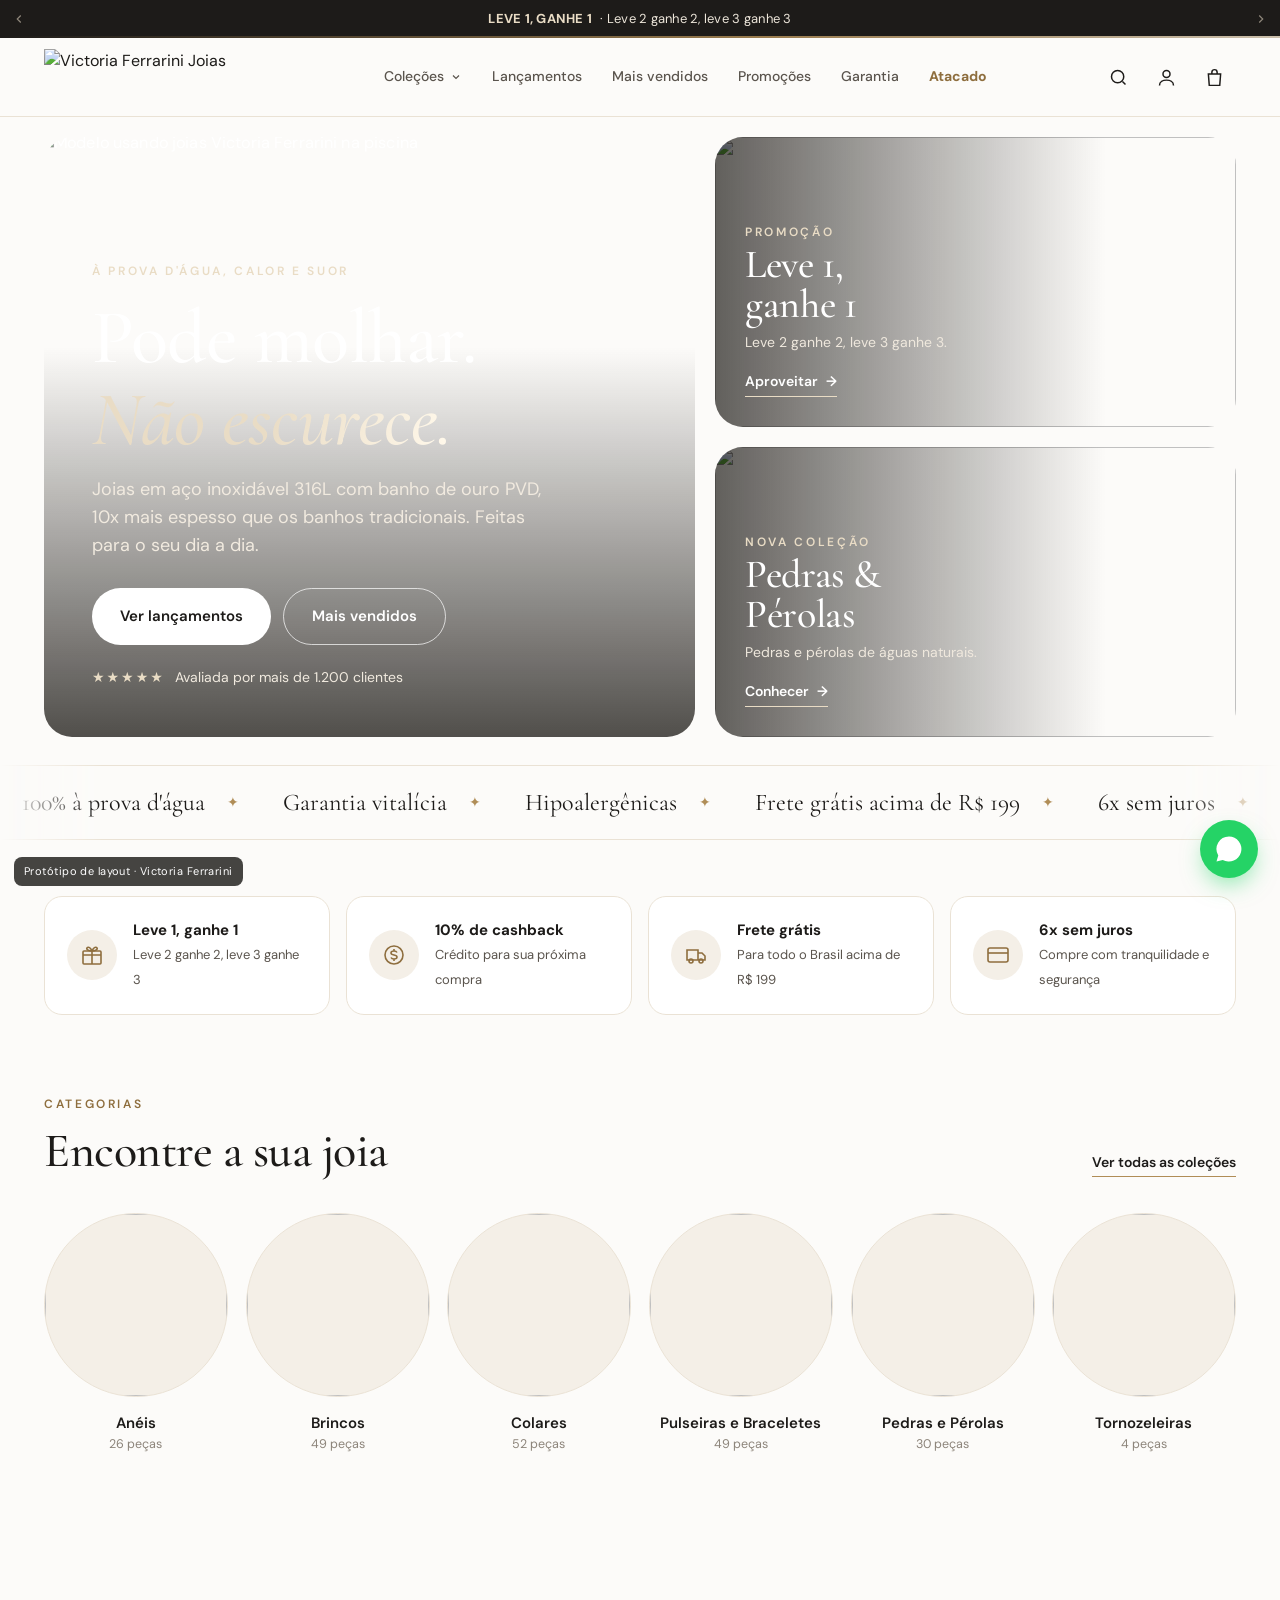
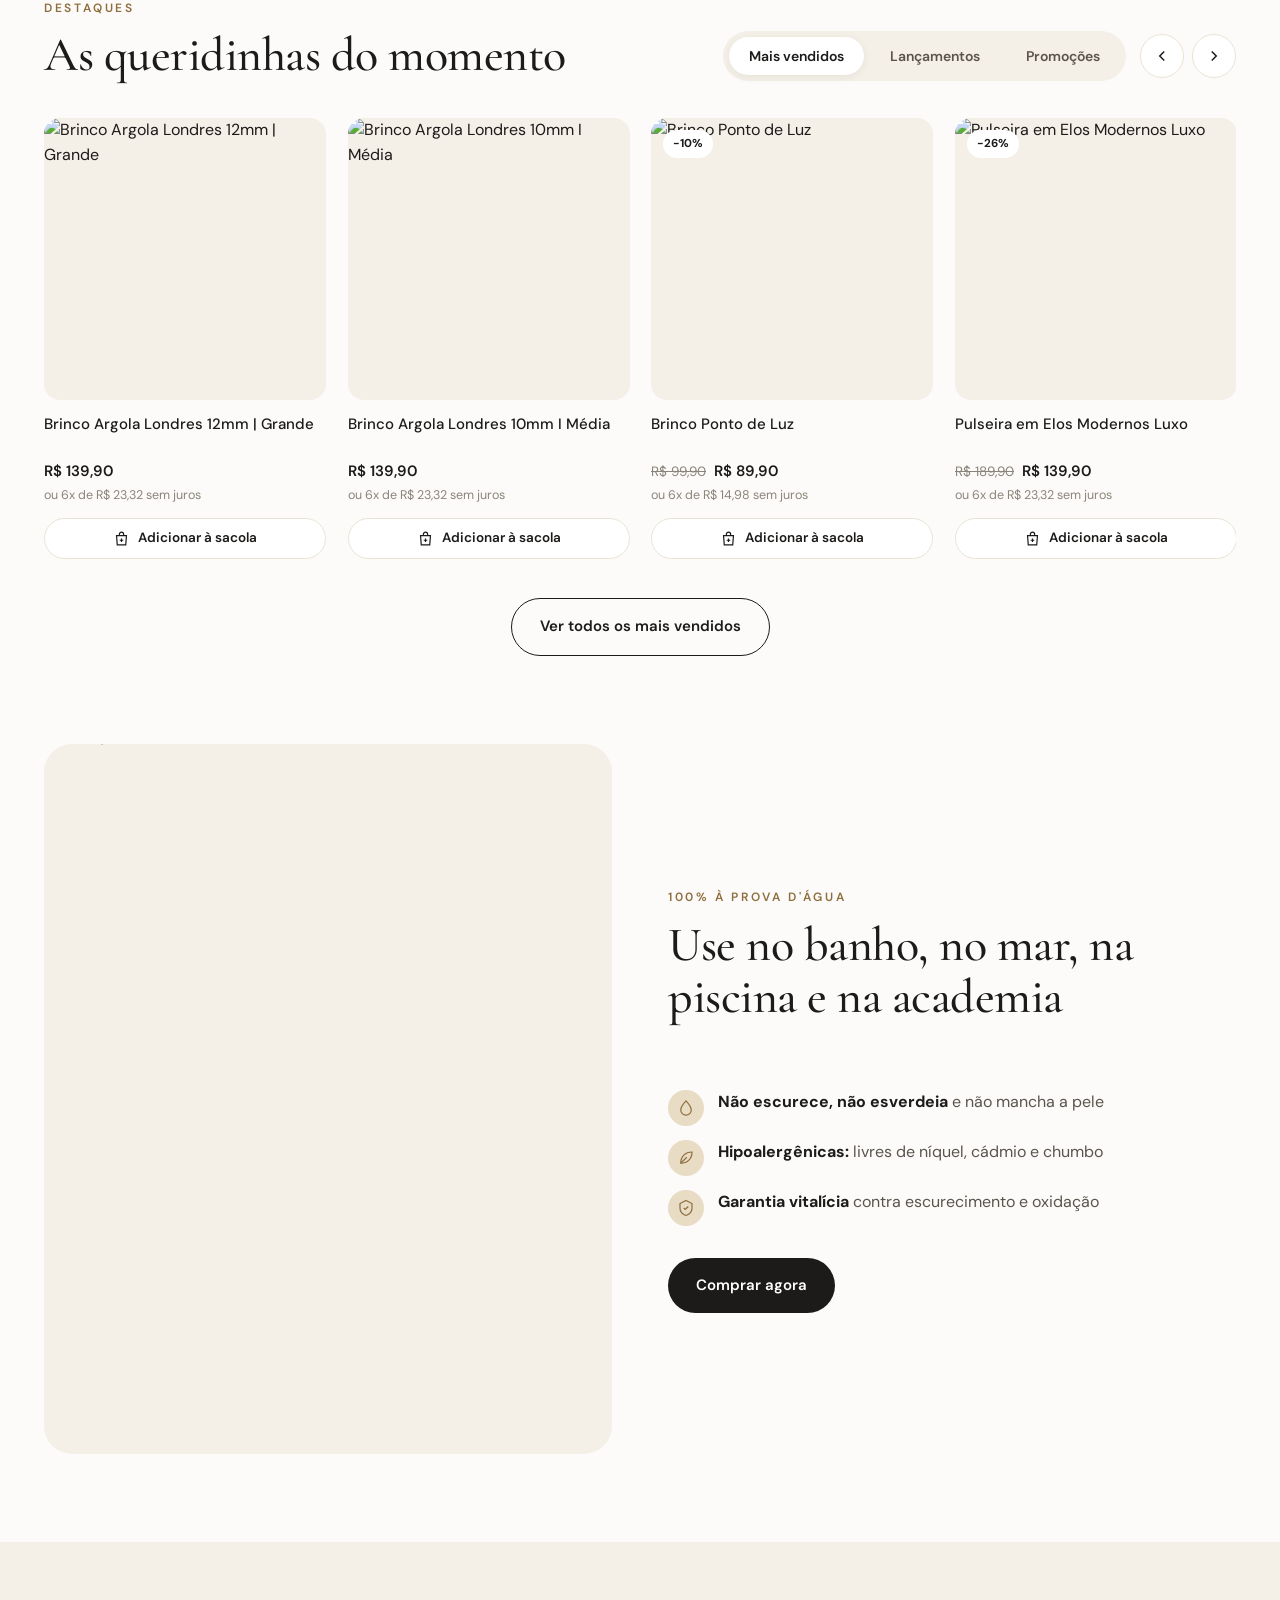
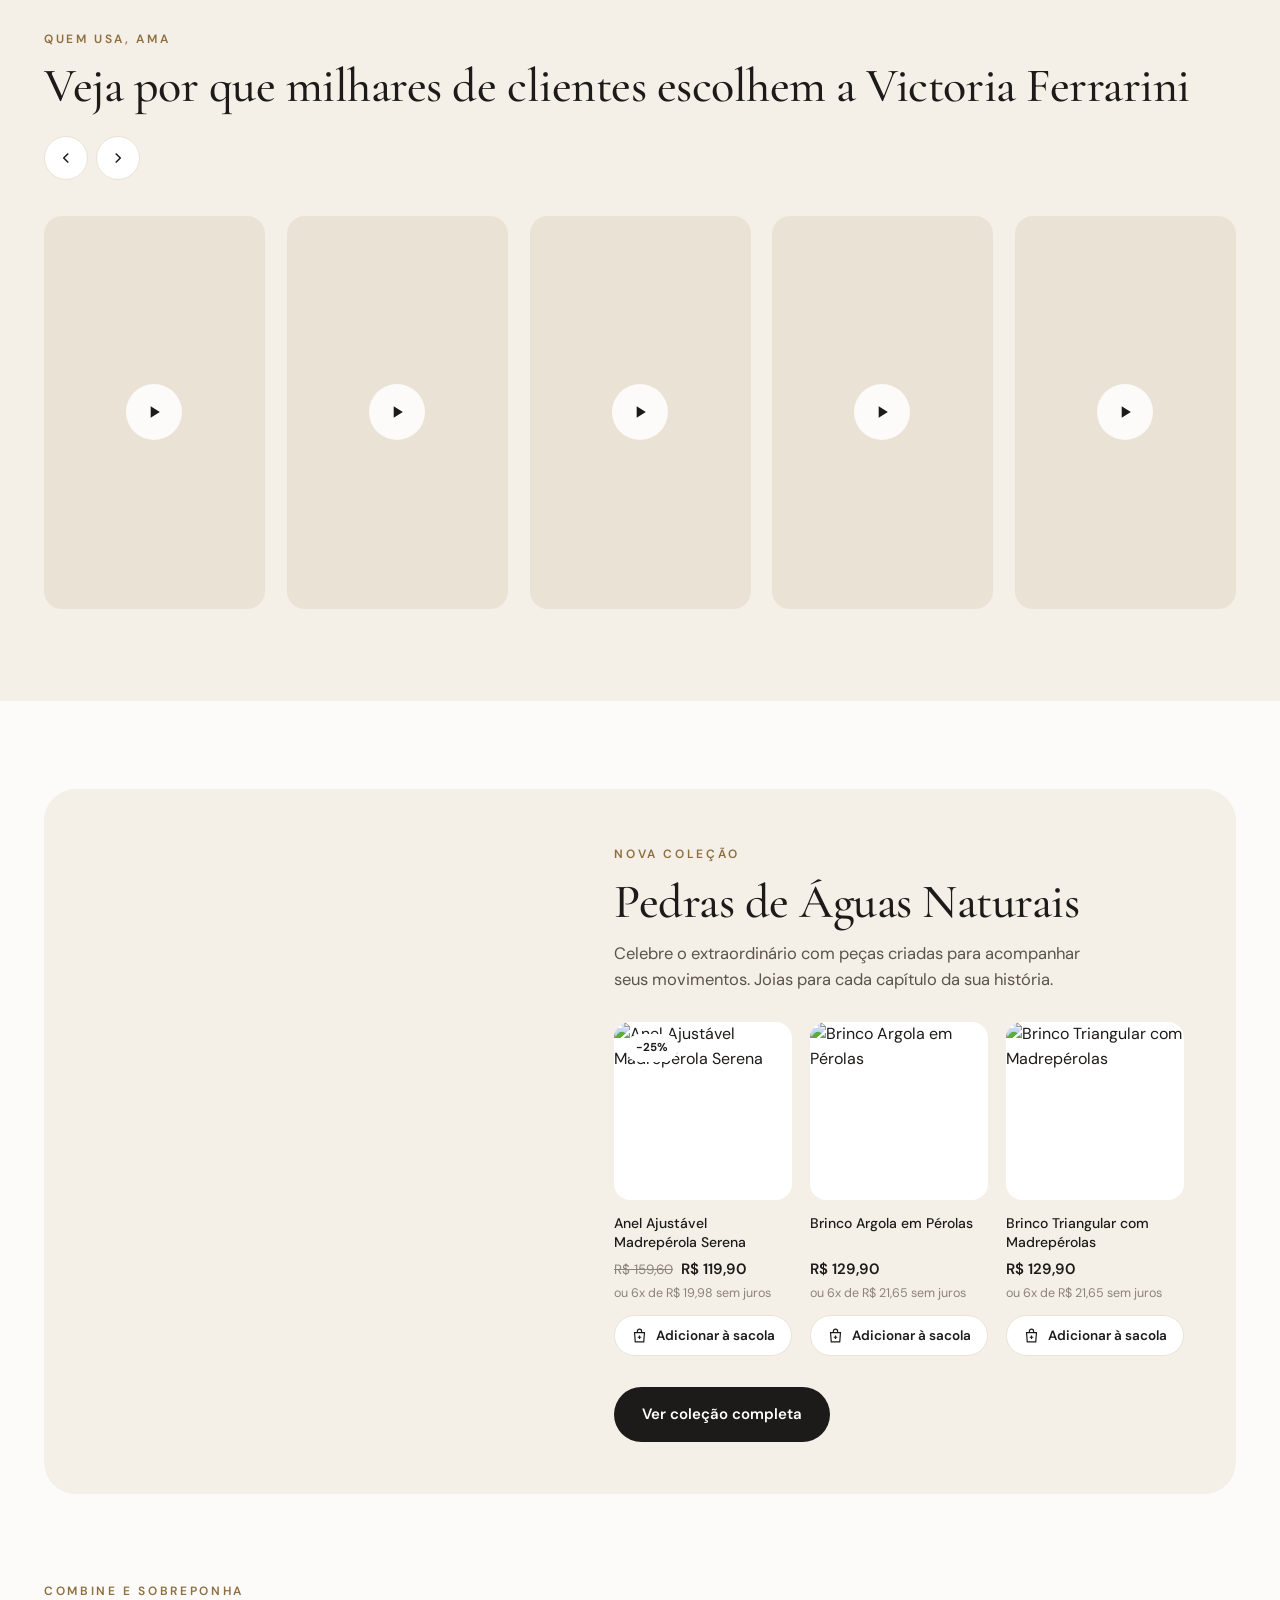
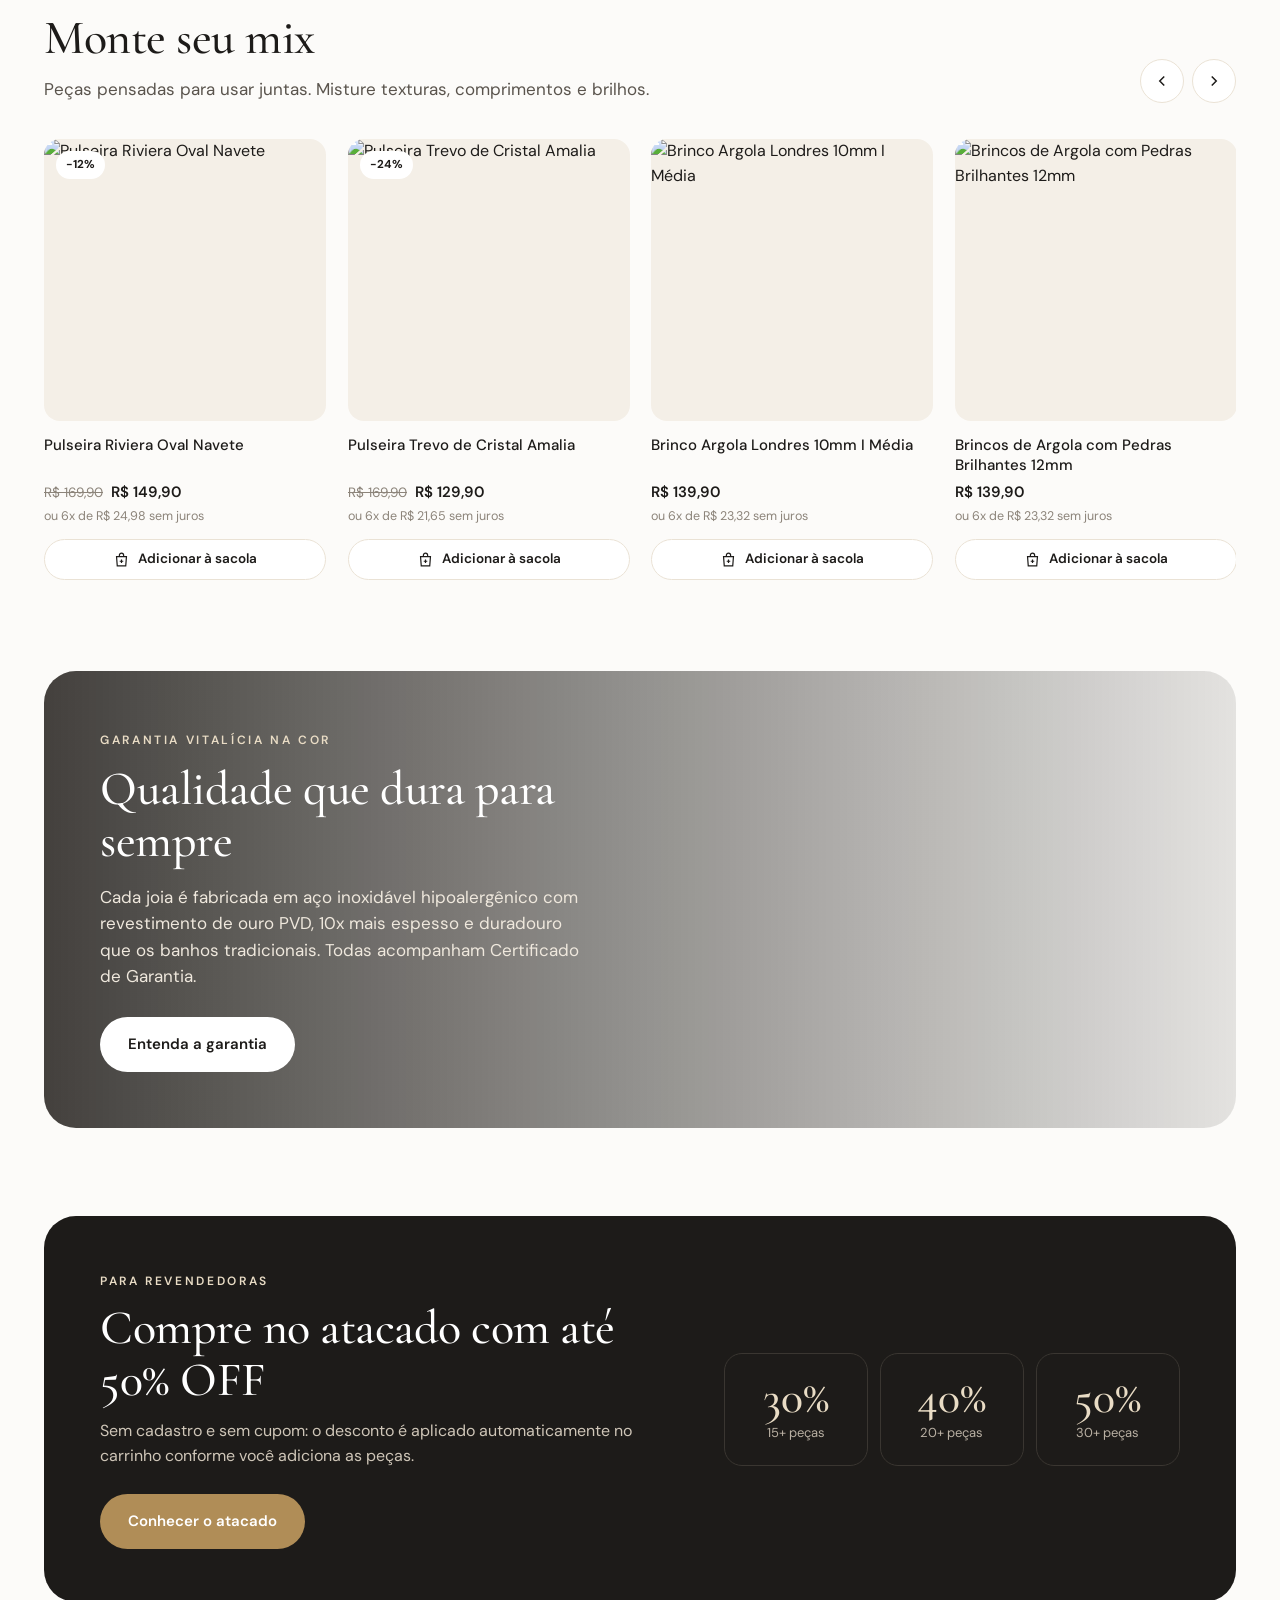
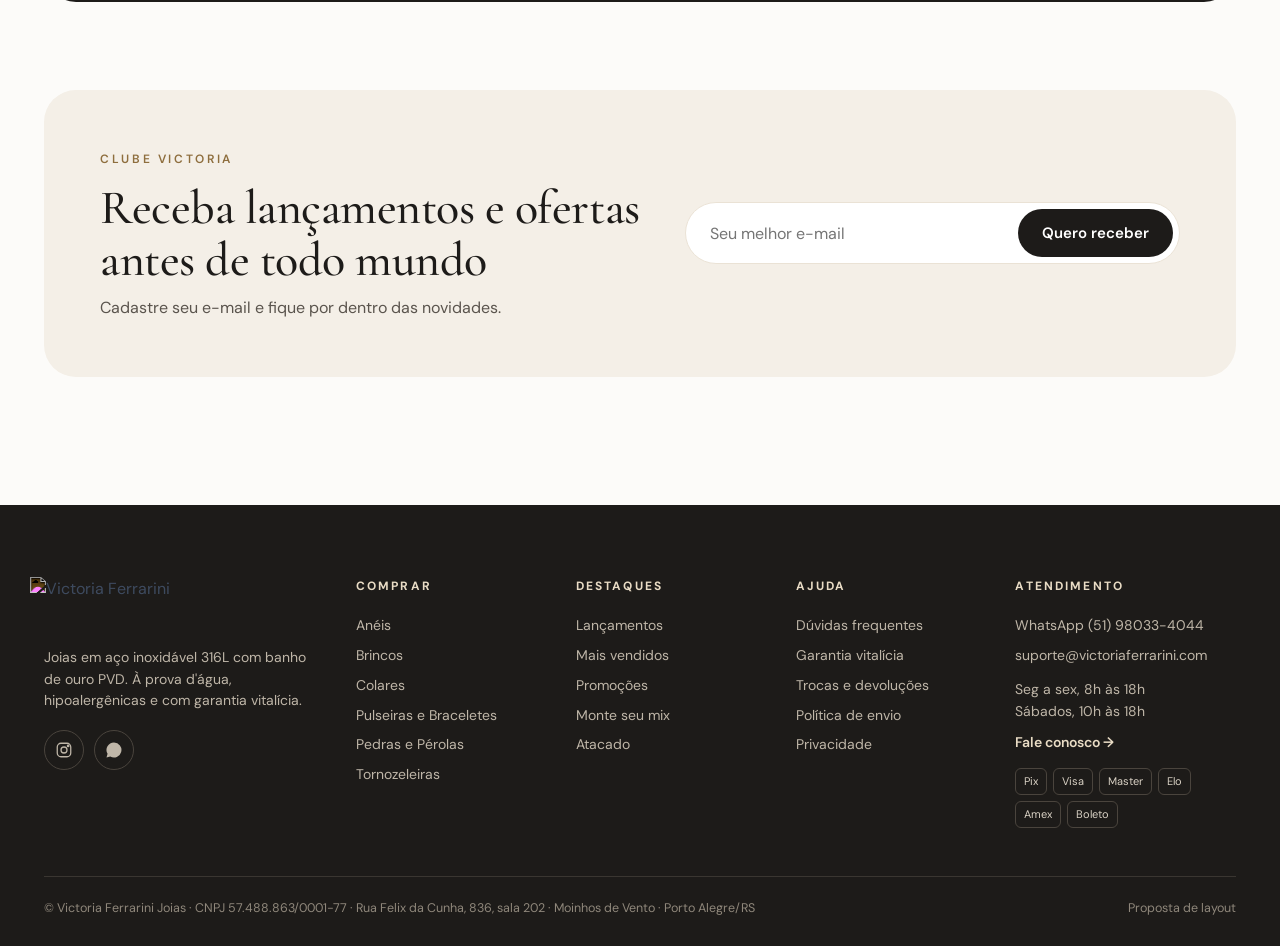
==== commit beae1aa5: "Publicação no Cloudflare e proteção contra indexação - Configuração do Cloudflare (wrangler.jsonc) p" ====
--- a/index.html
+++ b/index.html
@@ -3,6 +3,7 @@
 <head>
 <meta charset="UTF-8">
 <meta name="viewport" content="width=device-width, initial-scale=1.0">
+<meta name="robots" content="noindex, nofollow">
 <title>Victoria Ferrarini Joias — Joias à prova d'água com garantia vitalícia</title>
 <link rel="preconnect" href="https://fonts.googleapis.com"><link rel="preconnect" href="https://fonts.gstatic.com" crossorigin>
 <link href="https://fonts.googleapis.com/css2?family=Cormorant+Garamond:ital,wght@0,500;0,600;1,500&family=DM+Sans:opsz,wght@9..40,400;9..40,500;9..40,600;9..40,700&display=swap" rel="stylesheet">
